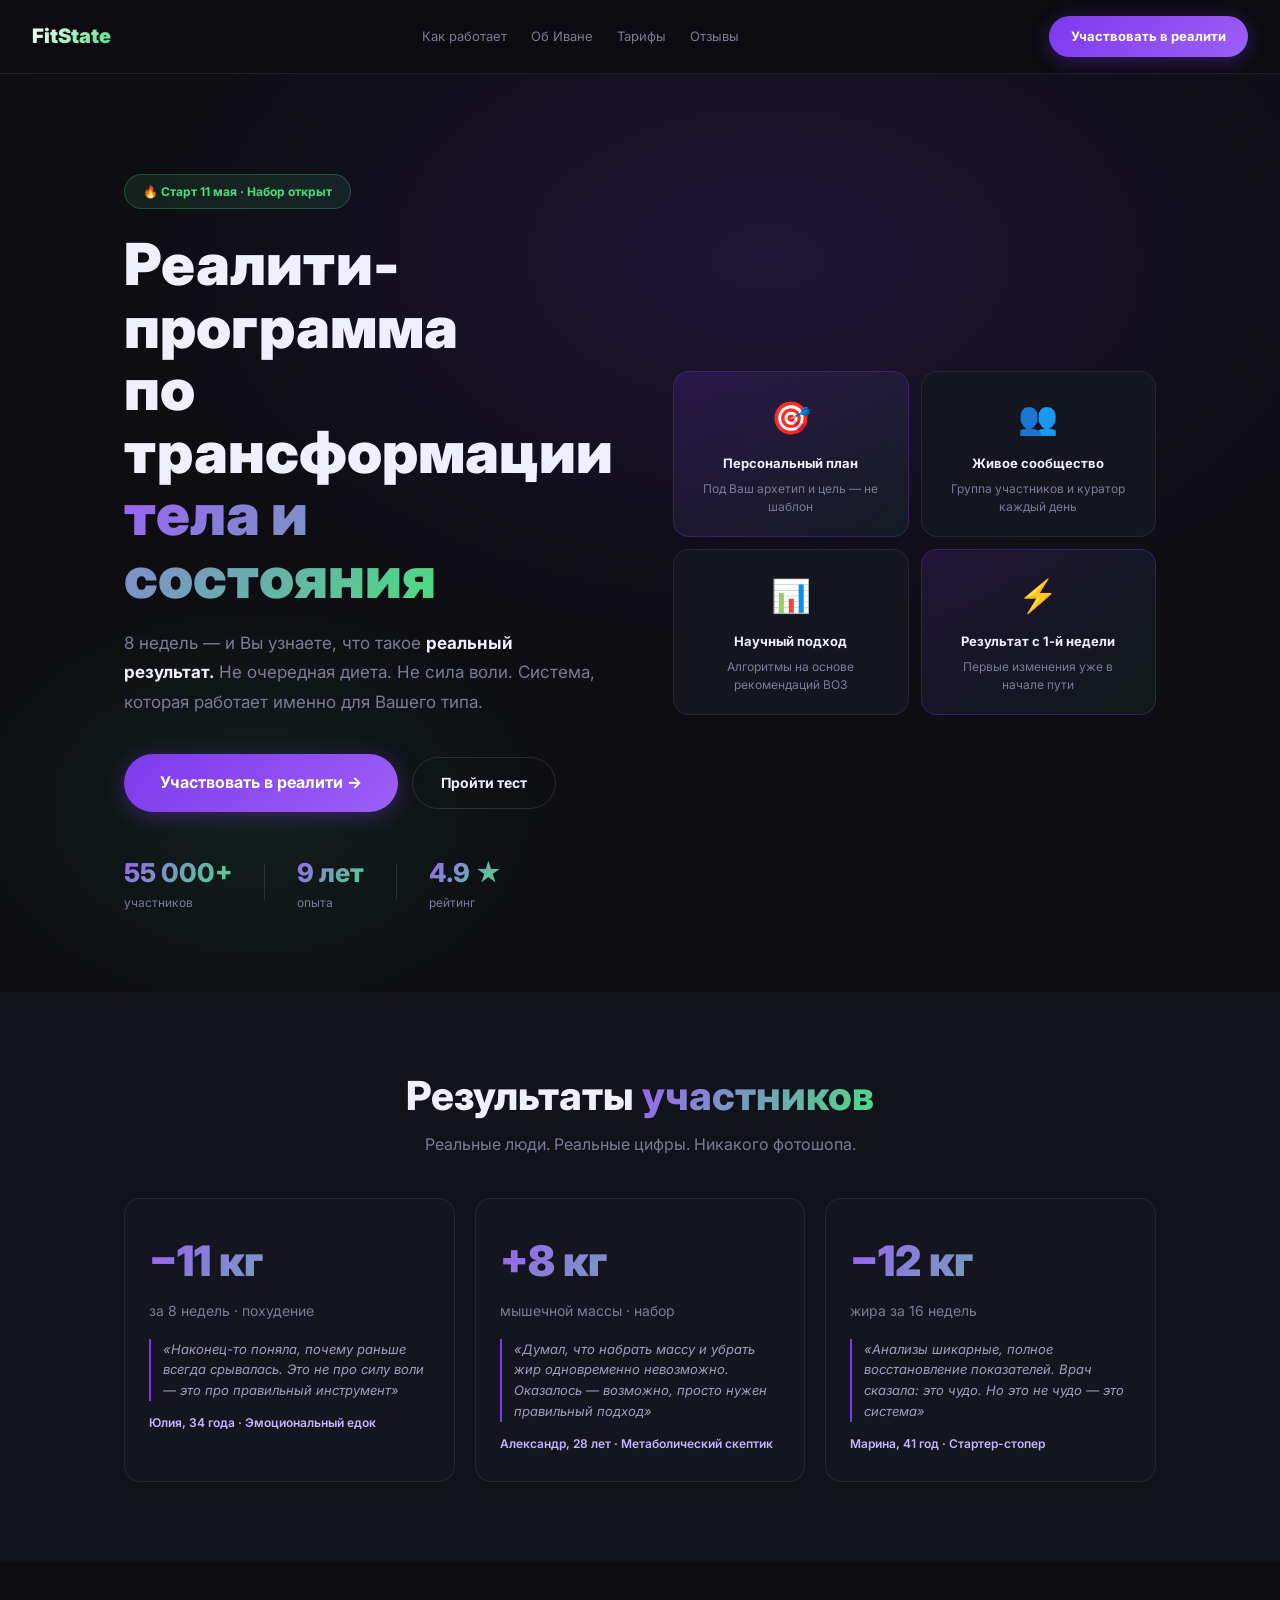
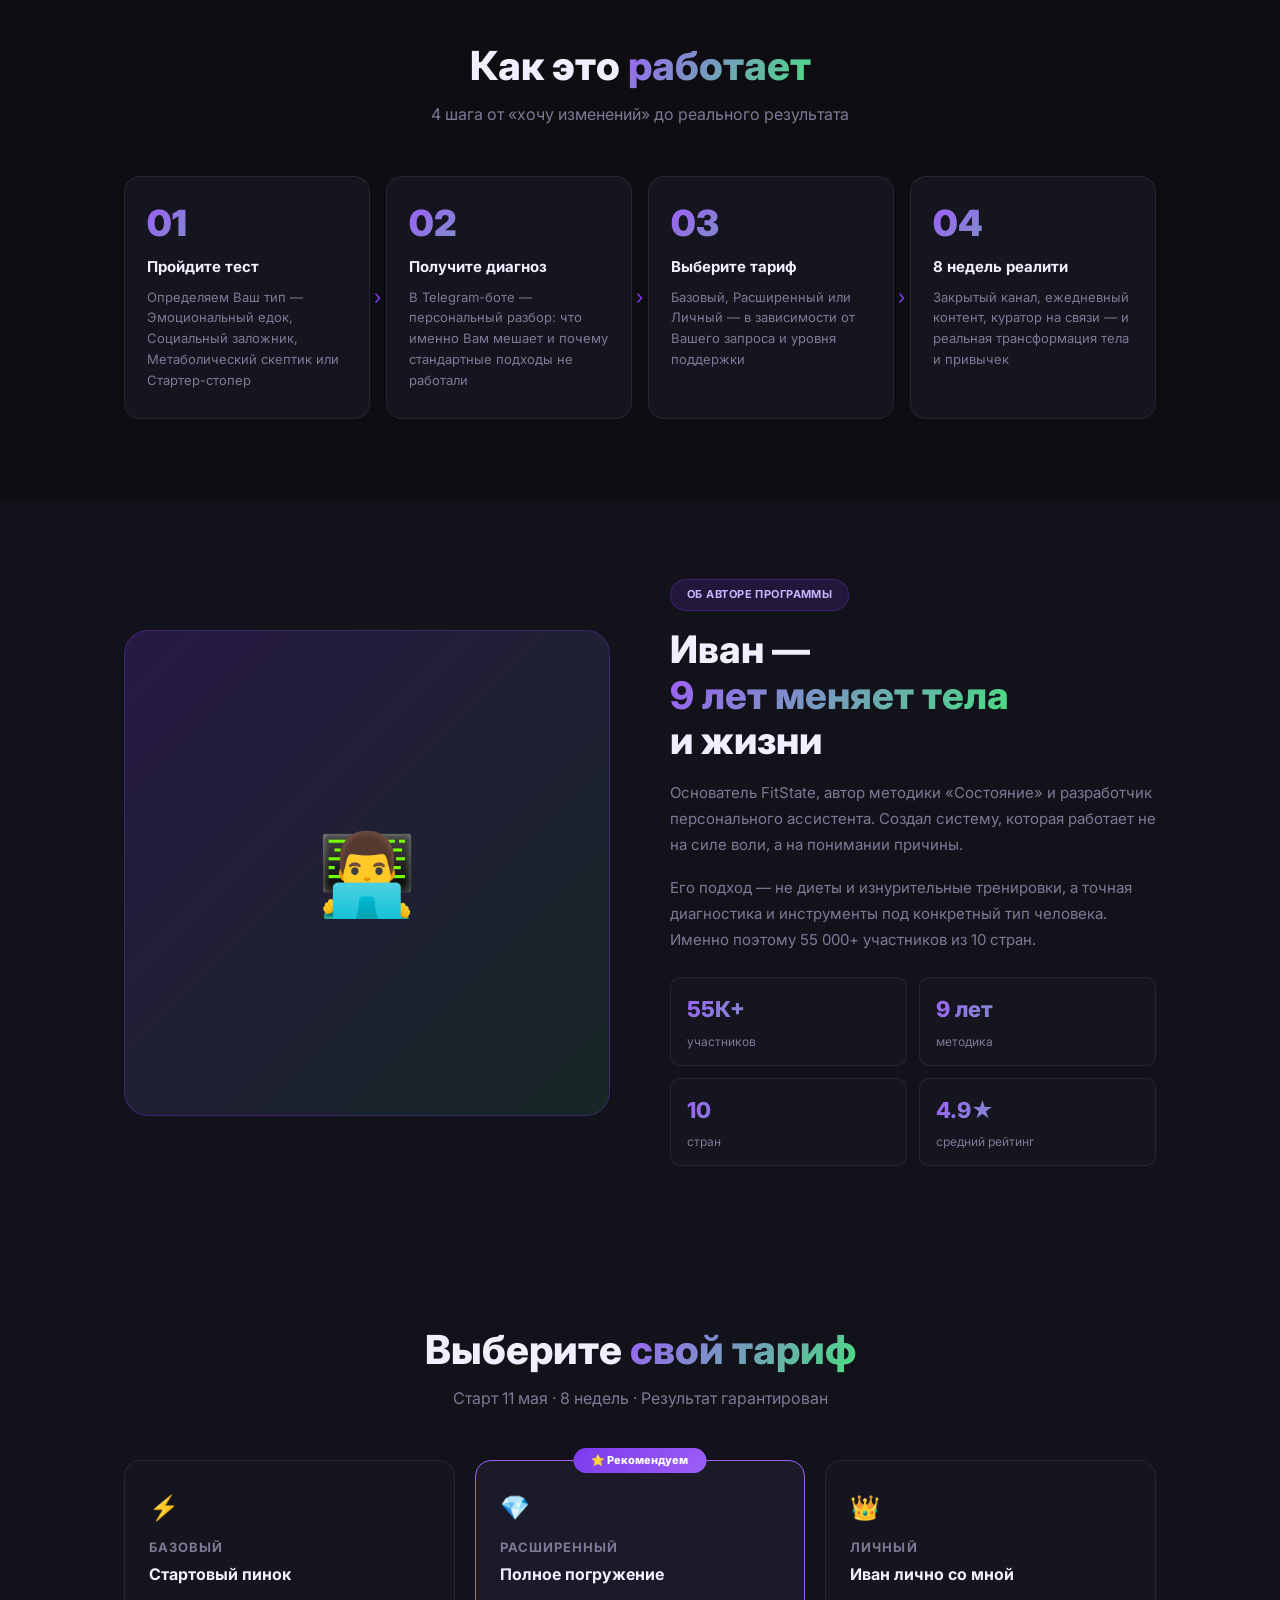
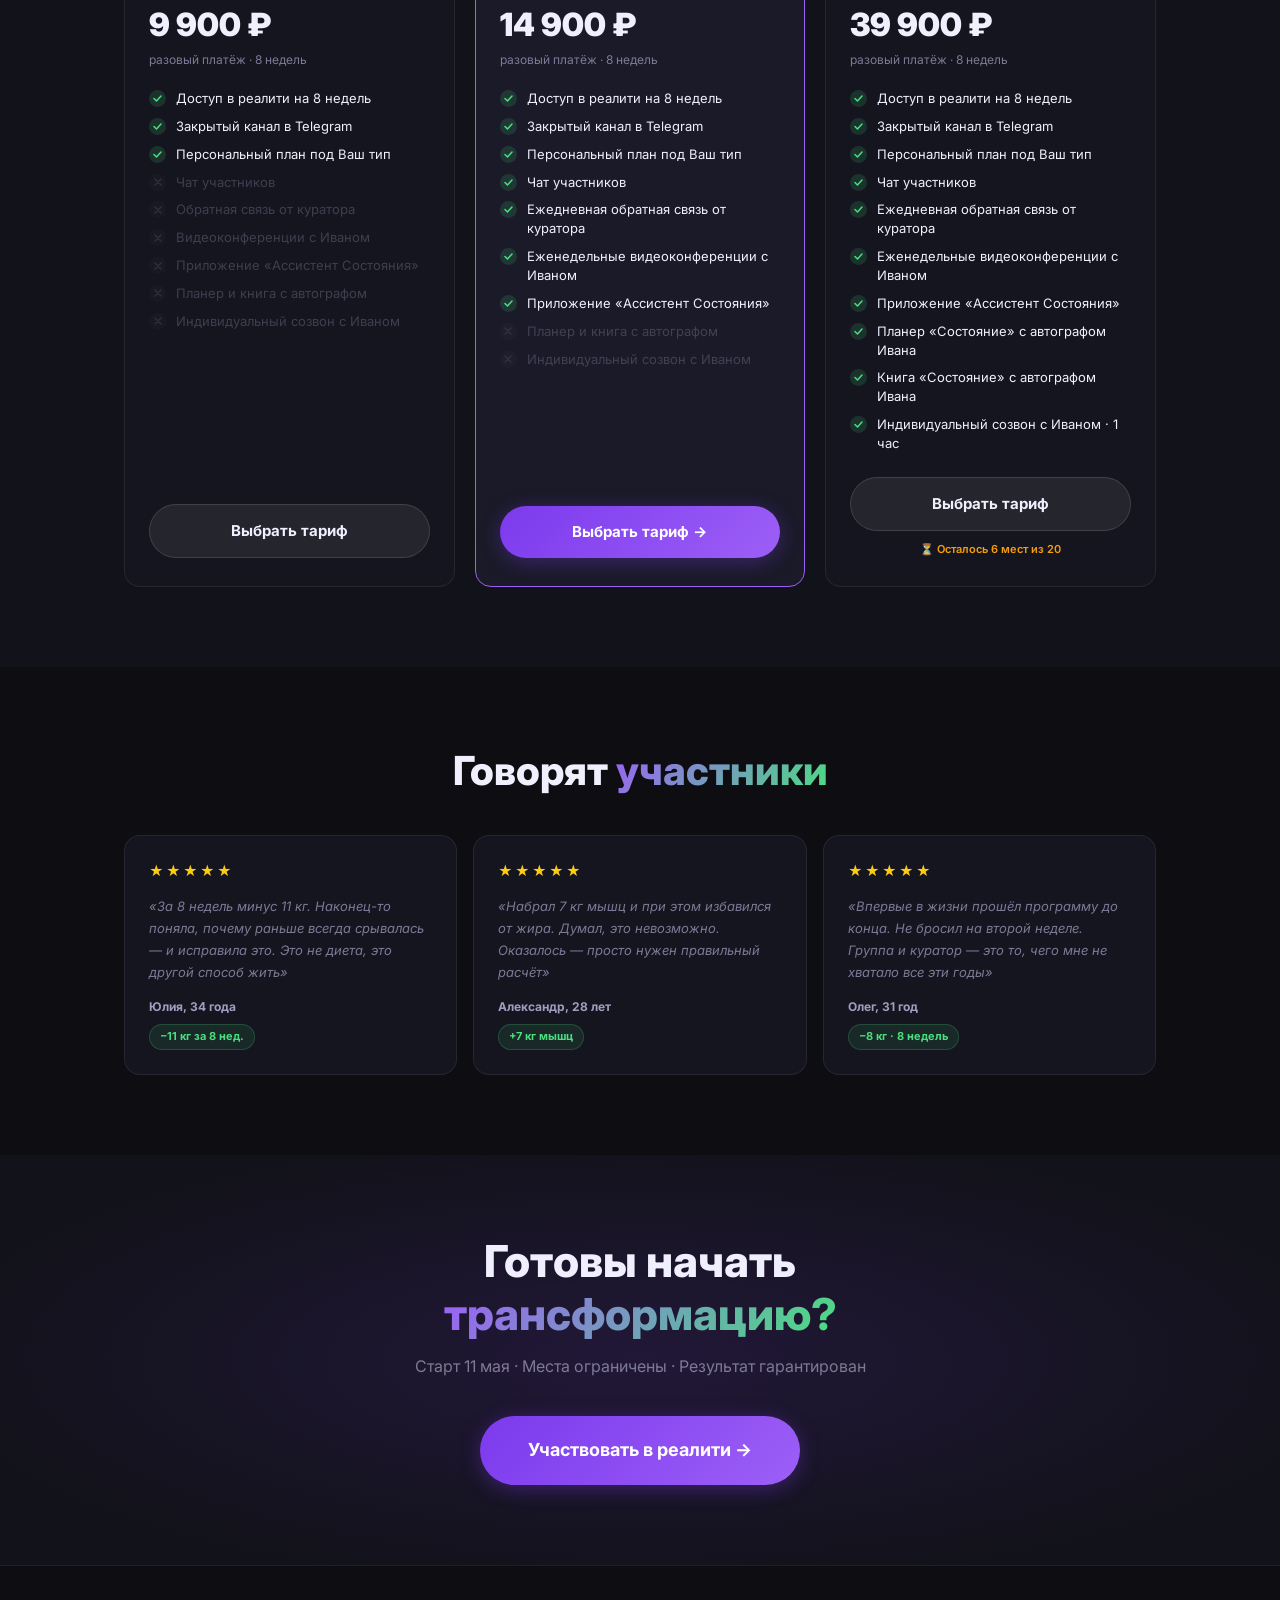
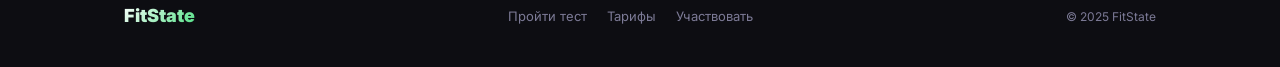
==== index-main.html @ 97c85c2a "Add files via upload" ====
<!DOCTYPE html>
<html lang="ru">
<head>
<meta charset="UTF-8"/>
<meta name="viewport" content="width=device-width,initial-scale=1.0"/>
<title>FitState — Реалити-программа по трансформации тела</title>
<link href="https://fonts.googleapis.com/css2?family=Inter:wght@400;500;600;700;800;900&display=swap" rel="stylesheet"/>
<style>
*,*::before,*::after{box-sizing:border-box;margin:0;padding:0}
:root{
  --bg:#0d0d12;--bg2:#12121a;--card:#15151f;--card2:#1a1a28;
  --border:rgba(255,255,255,0.07);--border2:rgba(255,255,255,0.12);
  --purple:#7c3aed;--purpleL:#9d5ff7;--purpleXL:#c4b5fd;
  --green:#4ade80;--greenD:#22c55e;--amber:#f59e0b;
  --text:#f0effe;--muted:#7c7a96;--mutedL:#a09dbf;
  --r:16px;--rsm:10px;
}
html{scroll-behavior:smooth}
body{font-family:'Inter',sans-serif;background:var(--bg);color:var(--text);line-height:1.6;overflow-x:hidden}
.wrap{max-width:1080px;margin:0 auto;padding:0 24px}
.grad{background:linear-gradient(130deg,var(--purpleL),var(--green));-webkit-background-clip:text;-webkit-text-fill-color:transparent;background-clip:text}
.btn{display:inline-flex;align-items:center;justify-content:center;gap:8px;border:none;cursor:pointer;font-family:inherit;font-weight:700;border-radius:100px;text-decoration:none;transition:transform .18s,box-shadow .18s}
.btn:hover{transform:translateY(-2px)}
.btn-primary{background:linear-gradient(135deg,var(--purple),var(--purpleL));color:#fff;padding:16px 36px;font-size:16px;box-shadow:0 4px 20px rgba(124,58,237,.35)}
.btn-primary:hover{box-shadow:0 8px 28px rgba(124,58,237,.55)}
.btn-ghost{background:transparent;color:var(--text);border:1px solid var(--border2);padding:14px 28px;font-size:14px}
.btn-ghost:hover{border-color:var(--purpleL)}
.btn-sm{padding:10px 22px;font-size:13px}
section{padding:80px 0}

/* NAV */
nav{display:flex;align-items:center;justify-content:space-between;padding:16px 32px;background:rgba(13,13,18,.92);backdrop-filter:blur(18px);border-bottom:1px solid var(--border);position:sticky;top:0;z-index:100}
.logo{font-size:20px;font-weight:900;background:linear-gradient(135deg,#fff,var(--green));-webkit-background-clip:text;-webkit-text-fill-color:transparent;background-clip:text}
.nav-links{display:flex;align-items:center;gap:24px}
.nav-links a{font-size:13px;color:var(--muted);text-decoration:none;transition:color .18s}
.nav-links a:hover{color:var(--text)}

/* HERO */
.hero{padding:100px 0 80px;background:radial-gradient(ellipse 70% 60% at 60% 20%,rgba(124,58,237,.16) 0%,transparent 70%),radial-gradient(ellipse 40% 40% at 20% 80%,rgba(74,222,128,.09) 0%,transparent 60%),var(--bg);min-height:90vh;display:flex;align-items:center}
.hero-inner{display:grid;grid-template-columns:1fr 1fr;gap:60px;align-items:center}
.hero-badge{display:inline-flex;align-items:center;gap:6px;background:rgba(74,222,128,.1);border:1px solid rgba(74,222,128,.25);color:var(--green);padding:7px 18px;border-radius:100px;font-size:12px;font-weight:700;margin-bottom:24px}
.hero h1{font-size:clamp(32px,5vw,58px);font-weight:900;line-height:1.08;margin-bottom:20px}
.hero-sub{font-size:17px;color:var(--muted);line-height:1.75;margin-bottom:36px;max-width:480px}
.hero-sub strong{color:var(--text)}
.hero-btns{display:flex;align-items:center;gap:14px;flex-wrap:wrap}
.hero-stats{display:flex;gap:32px;margin-top:40px;flex-wrap:wrap}
.stat{display:flex;flex-direction:column}
.stat-n{font-size:26px;font-weight:800}
.stat-l{font-size:12px;color:var(--muted)}
.stat-div{width:1px;height:36px;background:var(--border2);align-self:center}

/* Hero right — визуал */
.hero-visual{display:grid;grid-template-columns:1fr 1fr;gap:12px}
.hv-card{background:var(--card);border:1px solid var(--border);border-radius:var(--r);padding:20px;text-align:center}
.hv-emoji{font-size:32px;margin-bottom:10px}
.hv-title{font-size:13px;font-weight:700;margin-bottom:6px}
.hv-desc{font-size:12px;color:var(--muted);line-height:1.5}
.hv-card.accent{background:linear-gradient(135deg,rgba(124,58,237,.15),rgba(74,222,128,.06));border-color:rgba(124,58,237,.3)}

/* РЕЗУЛЬТАТЫ */
.results-grid{display:grid;grid-template-columns:repeat(3,1fr);gap:20px}
.res-card{background:var(--card);border:1px solid var(--border);border-radius:var(--r);padding:28px 24px}
.res-num{font-size:42px;font-weight:900;margin-bottom:6px}
.res-label{font-size:14px;color:var(--muted);margin-bottom:16px}
.res-quote{font-size:13px;color:var(--mutedL);line-height:1.6;font-style:italic;border-left:2px solid var(--purple);padding-left:12px}
.res-who{font-size:12px;font-weight:600;margin-top:12px;color:var(--purpleXL)}

/* КАК РАБОТАЕТ */
.how-steps{display:grid;grid-template-columns:repeat(4,1fr);gap:16px}
.how-step{background:var(--card);border:1px solid var(--border);border-radius:var(--r);padding:28px 22px;position:relative}
.how-num{font-size:36px;font-weight:900;background:linear-gradient(135deg,var(--purpleL),var(--green));-webkit-background-clip:text;-webkit-text-fill-color:transparent;background-clip:text;margin-bottom:14px;line-height:1}
.how-step h3{font-size:15px;font-weight:700;margin-bottom:8px}
.how-step p{font-size:13px;color:var(--muted);line-height:1.6}
.how-arr{position:absolute;right:-12px;top:50%;transform:translateY(-50%);color:var(--purple);font-size:20px;z-index:1}

/* ОБ АВТОРЕ */
.about-inner{display:grid;grid-template-columns:1fr 1fr;gap:60px;align-items:center}
.about-photo{background:linear-gradient(135deg,rgba(124,58,237,.2),rgba(74,222,128,.1));border:1px solid rgba(124,58,237,.3);border-radius:24px;aspect-ratio:1;display:flex;align-items:center;justify-content:center;font-size:80px}
.about-badge{display:inline-block;background:rgba(124,58,237,.15);border:1px solid rgba(124,58,237,.3);color:var(--purpleXL);padding:6px 16px;border-radius:100px;font-size:11px;font-weight:700;margin-bottom:16px;letter-spacing:.04em}
.about h2{font-size:clamp(24px,4vw,38px);font-weight:800;margin-bottom:16px;line-height:1.2}
.about p{font-size:15px;color:var(--muted);line-height:1.75;margin-bottom:16px}
.about-facts{display:grid;grid-template-columns:1fr 1fr;gap:12px;margin-top:24px}
.fact{background:var(--card);border:1px solid var(--border);border-radius:var(--rsm);padding:14px 16px}
.fact-n{font-size:22px;font-weight:800;margin-bottom:4px}
.fact-l{font-size:12px;color:var(--muted)}

/* ТАРИФЫ */
.plans-section{background:var(--bg2)}
.plans-header{text-align:center;margin-bottom:48px}
.s-title{font-size:clamp(24px,4vw,40px);font-weight:800;line-height:1.2;margin-bottom:12px}
.s-sub{font-size:16px;color:var(--muted);max-width:500px;margin:0 auto}
.plans{display:grid;grid-template-columns:repeat(3,1fr);gap:20px}
.plan{background:var(--card);border:1px solid var(--border);border-radius:var(--r);padding:28px 24px;display:flex;flex-direction:column;position:relative;transition:border-color .25s,transform .25s}
.plan:hover{border-color:var(--border2);transform:translateY(-3px)}
.plan.featured{background:var(--card2);border:1.5px solid var(--purpleL)}
.plan.featured:hover{transform:translateY(-3px)}
.featured-badge{position:absolute;top:-13px;left:50%;transform:translateX(-50%);background:linear-gradient(135deg,var(--purple),var(--purpleL));color:#fff;font-size:11px;font-weight:800;padding:4px 18px;border-radius:100px;white-space:nowrap}
.plan-icon{font-size:24px;margin-bottom:10px}
.plan-name{font-size:13px;font-weight:700;color:var(--muted);text-transform:uppercase;letter-spacing:.08em;margin-bottom:6px}
.plan-tagline{font-size:16px;font-weight:700;color:var(--text);margin-bottom:14px;line-height:1.3}
.price{font-size:32px;font-weight:900}
.price-period{font-size:12px;color:var(--muted);margin-bottom:20px}
.features{list-style:none;display:flex;flex-direction:column;gap:9px;margin-bottom:24px;flex:1}
.feat{display:flex;align-items:flex-start;gap:10px;font-size:13px;line-height:1.45}
.feat.off{color:var(--muted);opacity:.4}
.feat-icon{width:17px;height:17px;border-radius:50%;flex-shrink:0;display:flex;align-items:center;justify-content:center;margin-top:1px}
.feat-icon.on{background:rgba(74,222,128,.15)}
.feat-icon.off-ic{background:rgba(255,255,255,.05)}
.plan-btn{display:block;width:100%;padding:14px;border-radius:100px;font-family:inherit;font-size:15px;font-weight:700;cursor:pointer;border:none;text-align:center;text-decoration:none;transition:transform .18s,box-shadow .18s}
.plan-btn:hover{transform:translateY(-2px)}
.plan-btn.default{background:rgba(255,255,255,.07);color:var(--text);border:1px solid var(--border2)}
.plan-btn.default:hover{background:rgba(255,255,255,.12)}
.plan-btn.accent{background:linear-gradient(135deg,var(--purple),var(--purpleL));color:#fff;box-shadow:0 4px 20px rgba(124,58,237,.35)}
.plan-btn.accent:hover{box-shadow:0 8px 28px rgba(124,58,237,.55)}
.spots{font-size:11px;color:var(--amber);font-weight:600;text-align:center;margin-top:10px}

/* ОТЗЫВЫ */
.reviews-grid{display:grid;grid-template-columns:repeat(3,1fr);gap:16px}
.rev{background:var(--card);border:1px solid var(--border);border-radius:var(--r);padding:24px}
.rev-stars{color:#facc15;font-size:14px;margin-bottom:12px;letter-spacing:2px}
.rev-text{font-size:13px;color:var(--muted);line-height:1.7;margin-bottom:14px;font-style:italic}
.rev-author{font-size:12px;font-weight:700;color:var(--mutedL)}
.rev-result{display:inline-block;background:rgba(74,222,128,.1);border:1px solid rgba(74,222,128,.2);color:var(--green);font-size:11px;font-weight:700;padding:3px 10px;border-radius:100px;margin-top:8px}

/* CTA */
.cta-section{text-align:center;background:radial-gradient(ellipse 80% 80% at 50% 50%,rgba(124,58,237,.14) 0%,transparent 70%),var(--bg2)}
.cta-section h2{font-size:clamp(26px,4vw,44px);font-weight:800;margin-bottom:14px;line-height:1.2}
.cta-section p{color:var(--muted);font-size:16px;margin-bottom:36px}

/* FOOTER */
footer{padding:36px 0;border-top:1px solid var(--border)}
.footer-inner{display:flex;align-items:center;justify-content:space-between;flex-wrap:wrap;gap:16px}
.footer-logo{font-size:18px;font-weight:900;background:linear-gradient(135deg,#fff,var(--green));-webkit-background-clip:text;-webkit-text-fill-color:transparent;background-clip:text}
.footer-links{display:flex;gap:20px}
.footer-links a{font-size:13px;color:var(--muted);text-decoration:none}
.footer-links a:hover{color:var(--text)}
.footer-copy{font-size:12px;color:var(--muted)}

@media(max-width:900px){
  nav{padding:14px 16px}
  .nav-links{display:none}
  .hero-inner,.about-inner{grid-template-columns:1fr}
  .hero-visual{display:none}
  .how-steps,.results-grid,.reviews-grid,.plans{grid-template-columns:1fr}
  .how-arr{display:none}
  .footer-inner{flex-direction:column;text-align:center}
}
</style>
</head>
<body>

<nav>
  <div class="logo">FitState</div>
  <div class="nav-links">
    <a href="#how">Как работает</a>
    <a href="#about">Об Иване</a>
    <a href="#plans">Тарифы</a>
    <a href="#reviews">Отзывы</a>
  </div>
  <a href="#plans" class="btn btn-primary btn-sm">Участвовать в реалити</a>
</nav>

<!-- HERO -->
<section class="hero">
  <div class="wrap">
    <div class="hero-inner">
      <div>
        <div class="hero-badge">🔥 Старт 11 мая · Набор открыт</div>
        <h1>Реалити-программа<br>по трансформации<br><span class="grad">тела и состояния</span></h1>
        <p class="hero-sub">8 недель — и Вы узнаете, что такое <strong>реальный результат.</strong> Не очередная диета. Не сила воли. Система, которая работает именно для Вашего типа.</p>
        <div class="hero-btns">
          <a href="#plans" class="btn btn-primary">Участвовать в реалити →</a>
          <a href="https://vezuncheg.github.io/fitstate" class="btn btn-ghost">Пройти тест</a>
        </div>
        <div class="hero-stats">
          <div class="stat"><span class="stat-n grad">55 000+</span><span class="stat-l">участников</span></div>
          <div class="stat-div"></div>
          <div class="stat"><span class="stat-n grad">9 лет</span><span class="stat-l">опыта</span></div>
          <div class="stat-div"></div>
          <div class="stat"><span class="stat-n grad">4.9 ★</span><span class="stat-l">рейтинг</span></div>
        </div>
      </div>
      <div class="hero-visual">
        <div class="hv-card accent">
          <div class="hv-emoji">🎯</div>
          <div class="hv-title">Персональный план</div>
          <div class="hv-desc">Под Ваш архетип и цель — не шаблон</div>
        </div>
        <div class="hv-card">
          <div class="hv-emoji">👥</div>
          <div class="hv-title">Живое сообщество</div>
          <div class="hv-desc">Группа участников и куратор каждый день</div>
        </div>
        <div class="hv-card">
          <div class="hv-emoji">📊</div>
          <div class="hv-title">Научный подход</div>
          <div class="hv-desc">Алгоритмы на основе рекомендаций ВОЗ</div>
        </div>
        <div class="hv-card accent">
          <div class="hv-emoji">⚡</div>
          <div class="hv-title">Результат с 1-й недели</div>
          <div class="hv-desc">Первые изменения уже в начале пути</div>
        </div>
      </div>
    </div>
  </div>
</section>

<!-- РЕЗУЛЬТАТЫ -->
<section style="background:var(--bg2)">
  <div class="wrap">
    <h2 class="s-title" style="text-align:center;margin-bottom:12px">Результаты <span class="grad">участников</span></h2>
    <p class="s-sub" style="text-align:center;margin-bottom:40px">Реальные люди. Реальные цифры. Никакого фотошопа.</p>
    <div class="results-grid">
      <div class="res-card">
        <div class="res-num grad">−11 кг</div>
        <div class="res-label">за 8 недель · похудение</div>
        <div class="res-quote">«Наконец-то поняла, почему раньше всегда срывалась. Это не про силу воли — это про правильный инструмент»</div>
        <div class="res-who">Юлия, 34 года · Эмоциональный едок</div>
      </div>
      <div class="res-card">
        <div class="res-num grad">+8 кг</div>
        <div class="res-label">мышечной массы · набор</div>
        <div class="res-quote">«Думал, что набрать массу и убрать жир одновременно невозможно. Оказалось — возможно, просто нужен правильный подход»</div>
        <div class="res-who">Александр, 28 лет · Метаболический скептик</div>
      </div>
      <div class="res-card">
        <div class="res-num grad">−12 кг</div>
        <div class="res-label">жира за 16 недель</div>
        <div class="res-quote">«Анализы шикарные, полное восстановление показателей. Врач сказала: это чудо. Но это не чудо — это система»</div>
        <div class="res-who">Марина, 41 год · Стартер-стопер</div>
      </div>
    </div>
  </div>
</section>

<!-- КАК РАБОТАЕТ -->
<section id="how">
  <div class="wrap">
    <h2 class="s-title" style="text-align:center;margin-bottom:12px">Как это <span class="grad">работает</span></h2>
    <p class="s-sub" style="text-align:center;margin-bottom:48px">4 шага от «хочу изменений» до реального результата</p>
    <div class="how-steps">
      <div class="how-step">
        <div class="how-num">01</div>
        <h3>Пройдите тест</h3>
        <p>Определяем Ваш тип — Эмоциональный едок, Социальный заложник, Метаболический скептик или Стартер-стопер</p>
        <div class="how-arr">›</div>
      </div>
      <div class="how-step">
        <div class="how-num">02</div>
        <h3>Получите диагноз</h3>
        <p>В Telegram-боте — персональный разбор: что именно Вам мешает и почему стандартные подходы не работали</p>
        <div class="how-arr">›</div>
      </div>
      <div class="how-step">
        <div class="how-num">03</div>
        <h3>Выберите тариф</h3>
        <p>Базовый, Расширенный или Личный — в зависимости от Вашего запроса и уровня поддержки</p>
        <div class="how-arr">›</div>
      </div>
      <div class="how-step">
        <div class="how-num">04</div>
        <h3>8 недель реалити</h3>
        <p>Закрытый канал, ежедневный контент, куратор на связи — и реальная трансформация тела и привычек</p>
      </div>
    </div>
  </div>
</section>

<!-- ОБ АВТОРЕ -->
<section id="about" style="background:var(--bg2)">
  <div class="wrap">
    <div class="about-inner">
      <div class="about-photo">👨‍💻</div>
      <div class="about">
        <div class="about-badge">ОБ АВТОРЕ ПРОГРАММЫ</div>
        <h2>Иван —<br><span class="grad">9 лет меняет тела</span><br>и жизни</h2>
        <p>Основатель FitState, автор методики «Состояние» и разработчик персонального ассистента. Создал систему, которая работает не на силе воли, а на понимании причины.</p>
        <p>Его подход — не диеты и изнурительные тренировки, а точная диагностика и инструменты под конкретный тип человека. Именно поэтому 55 000+ участников из 10 стран.</p>
        <div class="about-facts">
          <div class="fact"><div class="fact-n grad">55К+</div><div class="fact-l">участников</div></div>
          <div class="fact"><div class="fact-n grad">9 лет</div><div class="fact-l">методика</div></div>
          <div class="fact"><div class="fact-n grad">10</div><div class="fact-l">стран</div></div>
          <div class="fact"><div class="fact-n grad">4.9★</div><div class="fact-l">средний рейтинг</div></div>
        </div>
      </div>
    </div>
  </div>
</section>

<!-- ТАРИФЫ -->
<section id="plans" class="plans-section">
  <div class="wrap">
    <div class="plans-header">
      <h2 class="s-title">Выберите <span class="grad">свой тариф</span></h2>
      <p class="s-sub">Старт 11 мая · 8 недель · Результат гарантирован</p>
    </div>
    <div class="plans">

      <!-- БАЗОВЫЙ -->
      <div class="plan">
        <div class="plan-icon">⚡</div>
        <div class="plan-name">Базовый</div>
        <div class="plan-tagline">Стартовый пинок</div>
        <div class="price">9 900 ₽</div>
        <div class="price-period">разовый платёж · 8 недель</div>
        <ul class="features">
          <li class="feat"><div class="feat-icon on"><svg width="9" height="7" viewBox="0 0 9 7" fill="none"><path d="M1 3.5l2.5 2.5 4.5-5" stroke="#4ade80" stroke-width="1.5" stroke-linecap="round" stroke-linejoin="round"/></svg></div>Доступ в реалити на 8 недель</li>
          <li class="feat"><div class="feat-icon on"><svg width="9" height="7" viewBox="0 0 9 7" fill="none"><path d="M1 3.5l2.5 2.5 4.5-5" stroke="#4ade80" stroke-width="1.5" stroke-linecap="round" stroke-linejoin="round"/></svg></div>Закрытый канал в Telegram</li>
          <li class="feat"><div class="feat-icon on"><svg width="9" height="7" viewBox="0 0 9 7" fill="none"><path d="M1 3.5l2.5 2.5 4.5-5" stroke="#4ade80" stroke-width="1.5" stroke-linecap="round" stroke-linejoin="round"/></svg></div>Персональный план под Ваш тип</li>
          <li class="feat off"><div class="feat-icon off-ic"><svg width="8" height="8" viewBox="0 0 8 8" fill="none"><path d="M1 1l6 6M7 1L1 7" stroke="#555" stroke-width="1.5" stroke-linecap="round"/></svg></div>Чат участников</li>
          <li class="feat off"><div class="feat-icon off-ic"><svg width="8" height="8" viewBox="0 0 8 8" fill="none"><path d="M1 1l6 6M7 1L1 7" stroke="#555" stroke-width="1.5" stroke-linecap="round"/></svg></div>Обратная связь от куратора</li>
          <li class="feat off"><div class="feat-icon off-ic"><svg width="8" height="8" viewBox="0 0 8 8" fill="none"><path d="M1 1l6 6M7 1L1 7" stroke="#555" stroke-width="1.5" stroke-linecap="round"/></svg></div>Видеоконференции с Иваном</li>
          <li class="feat off"><div class="feat-icon off-ic"><svg width="8" height="8" viewBox="0 0 8 8" fill="none"><path d="M1 1l6 6M7 1L1 7" stroke="#555" stroke-width="1.5" stroke-linecap="round"/></svg></div>Приложение «Ассистент Состояния»</li>
          <li class="feat off"><div class="feat-icon off-ic"><svg width="8" height="8" viewBox="0 0 8 8" fill="none"><path d="M1 1l6 6M7 1L1 7" stroke="#555" stroke-width="1.5" stroke-linecap="round"/></svg></div>Планер и книга с автографом</li>
          <li class="feat off"><div class="feat-icon off-ic"><svg width="8" height="8" viewBox="0 0 8 8" fill="none"><path d="M1 1l6 6M7 1L1 7" stroke="#555" stroke-width="1.5" stroke-linecap="round"/></svg></div>Индивидуальный созвон с Иваном</li>
        </ul>
        <a href="pay.html" class="plan-btn default">Выбрать тариф</a>
      </div>

      <!-- РАСШИРЕННЫЙ -->
      <div class="plan featured">
        <div class="featured-badge">⭐ Рекомендуем</div>
        <div class="plan-icon">💎</div>
        <div class="plan-name">Расширенный</div>
        <div class="plan-tagline">Полное погружение</div>
        <div class="price">14 900 ₽</div>
        <div class="price-period">разовый платёж · 8 недель</div>
        <ul class="features">
          <li class="feat"><div class="feat-icon on"><svg width="9" height="7" viewBox="0 0 9 7" fill="none"><path d="M1 3.5l2.5 2.5 4.5-5" stroke="#4ade80" stroke-width="1.5" stroke-linecap="round" stroke-linejoin="round"/></svg></div>Доступ в реалити на 8 недель</li>
          <li class="feat"><div class="feat-icon on"><svg width="9" height="7" viewBox="0 0 9 7" fill="none"><path d="M1 3.5l2.5 2.5 4.5-5" stroke="#4ade80" stroke-width="1.5" stroke-linecap="round" stroke-linejoin="round"/></svg></div>Закрытый канал в Telegram</li>
          <li class="feat"><div class="feat-icon on"><svg width="9" height="7" viewBox="0 0 9 7" fill="none"><path d="M1 3.5l2.5 2.5 4.5-5" stroke="#4ade80" stroke-width="1.5" stroke-linecap="round" stroke-linejoin="round"/></svg></div>Персональный план под Ваш тип</li>
          <li class="feat"><div class="feat-icon on"><svg width="9" height="7" viewBox="0 0 9 7" fill="none"><path d="M1 3.5l2.5 2.5 4.5-5" stroke="#4ade80" stroke-width="1.5" stroke-linecap="round" stroke-linejoin="round"/></svg></div>Чат участников</li>
          <li class="feat"><div class="feat-icon on"><svg width="9" height="7" viewBox="0 0 9 7" fill="none"><path d="M1 3.5l2.5 2.5 4.5-5" stroke="#4ade80" stroke-width="1.5" stroke-linecap="round" stroke-linejoin="round"/></svg></div>Ежедневная обратная связь от куратора</li>
          <li class="feat"><div class="feat-icon on"><svg width="9" height="7" viewBox="0 0 9 7" fill="none"><path d="M1 3.5l2.5 2.5 4.5-5" stroke="#4ade80" stroke-width="1.5" stroke-linecap="round" stroke-linejoin="round"/></svg></div>Еженедельные видеоконференции с Иваном</li>
          <li class="feat"><div class="feat-icon on"><svg width="9" height="7" viewBox="0 0 9 7" fill="none"><path d="M1 3.5l2.5 2.5 4.5-5" stroke="#4ade80" stroke-width="1.5" stroke-linecap="round" stroke-linejoin="round"/></svg></div>Приложение «Ассистент Состояния»</li>
          <li class="feat off"><div class="feat-icon off-ic"><svg width="8" height="8" viewBox="0 0 8 8" fill="none"><path d="M1 1l6 6M7 1L1 7" stroke="#555" stroke-width="1.5" stroke-linecap="round"/></svg></div>Планер и книга с автографом</li>
          <li class="feat off"><div class="feat-icon off-ic"><svg width="8" height="8" viewBox="0 0 8 8" fill="none"><path d="M1 1l6 6M7 1L1 7" stroke="#555" stroke-width="1.5" stroke-linecap="round"/></svg></div>Индивидуальный созвон с Иваном</li>
        </ul>
        <a href="pay.html" class="plan-btn accent">Выбрать тариф →</a>
      </div>

      <!-- ЛИЧНЫЙ -->
      <div class="plan">
        <div class="plan-icon">👑</div>
        <div class="plan-name">Личный</div>
        <div class="plan-tagline">Иван лично со мной</div>
        <div class="price">39 900 ₽</div>
        <div class="price-period">разовый платёж · 8 недель</div>
        <ul class="features">
          <li class="feat"><div class="feat-icon on"><svg width="9" height="7" viewBox="0 0 9 7" fill="none"><path d="M1 3.5l2.5 2.5 4.5-5" stroke="#4ade80" stroke-width="1.5" stroke-linecap="round" stroke-linejoin="round"/></svg></div>Доступ в реалити на 8 недель</li>
          <li class="feat"><div class="feat-icon on"><svg width="9" height="7" viewBox="0 0 9 7" fill="none"><path d="M1 3.5l2.5 2.5 4.5-5" stroke="#4ade80" stroke-width="1.5" stroke-linecap="round" stroke-linejoin="round"/></svg></div>Закрытый канал в Telegram</li>
          <li class="feat"><div class="feat-icon on"><svg width="9" height="7" viewBox="0 0 9 7" fill="none"><path d="M1 3.5l2.5 2.5 4.5-5" stroke="#4ade80" stroke-width="1.5" stroke-linecap="round" stroke-linejoin="round"/></svg></div>Персональный план под Ваш тип</li>
          <li class="feat"><div class="feat-icon on"><svg width="9" height="7" viewBox="0 0 9 7" fill="none"><path d="M1 3.5l2.5 2.5 4.5-5" stroke="#4ade80" stroke-width="1.5" stroke-linecap="round" stroke-linejoin="round"/></svg></div>Чат участников</li>
          <li class="feat"><div class="feat-icon on"><svg width="9" height="7" viewBox="0 0 9 7" fill="none"><path d="M1 3.5l2.5 2.5 4.5-5" stroke="#4ade80" stroke-width="1.5" stroke-linecap="round" stroke-linejoin="round"/></svg></div>Ежедневная обратная связь от куратора</li>
          <li class="feat"><div class="feat-icon on"><svg width="9" height="7" viewBox="0 0 9 7" fill="none"><path d="M1 3.5l2.5 2.5 4.5-5" stroke="#4ade80" stroke-width="1.5" stroke-linecap="round" stroke-linejoin="round"/></svg></div>Еженедельные видеоконференции с Иваном</li>
          <li class="feat"><div class="feat-icon on"><svg width="9" height="7" viewBox="0 0 9 7" fill="none"><path d="M1 3.5l2.5 2.5 4.5-5" stroke="#4ade80" stroke-width="1.5" stroke-linecap="round" stroke-linejoin="round"/></svg></div>Приложение «Ассистент Состояния»</li>
          <li class="feat"><div class="feat-icon on"><svg width="9" height="7" viewBox="0 0 9 7" fill="none"><path d="M1 3.5l2.5 2.5 4.5-5" stroke="#4ade80" stroke-width="1.5" stroke-linecap="round" stroke-linejoin="round"/></svg></div>Планер «Состояние» с автографом Ивана</li>
          <li class="feat"><div class="feat-icon on"><svg width="9" height="7" viewBox="0 0 9 7" fill="none"><path d="M1 3.5l2.5 2.5 4.5-5" stroke="#4ade80" stroke-width="1.5" stroke-linecap="round" stroke-linejoin="round"/></svg></div>Книга «Состояние» с автографом Ивана</li>
          <li class="feat"><div class="feat-icon on"><svg width="9" height="7" viewBox="0 0 9 7" fill="none"><path d="M1 3.5l2.5 2.5 4.5-5" stroke="#4ade80" stroke-width="1.5" stroke-linecap="round" stroke-linejoin="round"/></svg></div>Индивидуальный созвон с Иваном · 1 час</li>
        </ul>
        <a href="pay.html" class="plan-btn default">Выбрать тариф</a>
        <div class="spots">⏳ Осталось 6 мест из 20</div>
      </div>

    </div>
  </div>
</section>

<!-- ОТЗЫВЫ -->
<section id="reviews">
  <div class="wrap">
    <h2 class="s-title" style="text-align:center;margin-bottom:40px">Говорят <span class="grad">участники</span></h2>
    <div class="reviews-grid">
      <div class="rev">
        <div class="rev-stars">★★★★★</div>
        <p class="rev-text">«За 8 недель минус 11 кг. Наконец-то поняла, почему раньше всегда срывалась — и исправила это. Это не диета, это другой способ жить»</p>
        <div class="rev-author">Юлия, 34 года</div>
        <div class="rev-result">−11 кг за 8 нед.</div>
      </div>
      <div class="rev">
        <div class="rev-stars">★★★★★</div>
        <p class="rev-text">«Набрал 7 кг мышц и при этом избавился от жира. Думал, это невозможно. Оказалось — просто нужен правильный расчёт»</p>
        <div class="rev-author">Александр, 28 лет</div>
        <div class="rev-result">+7 кг мышц</div>
      </div>
      <div class="rev">
        <div class="rev-stars">★★★★★</div>
        <p class="rev-text">«Впервые в жизни прошёл программу до конца. Не бросил на второй неделе. Группа и куратор — это то, чего мне не хватало все эти годы»</p>
        <div class="rev-author">Олег, 31 год</div>
        <div class="rev-result">−8 кг · 8 недель</div>
      </div>
    </div>
  </div>
</section>

<!-- CTA -->
<section class="cta-section">
  <div class="wrap">
    <h2>Готовы начать<br><span class="grad">трансформацию?</span></h2>
    <p>Старт 11 мая · Места ограничены · Результат гарантирован</p>
    <a href="#plans" class="btn btn-primary" style="font-size:18px;padding:20px 48px">Участвовать в реалити →</a>
  </div>
</section>

<footer>
  <div class="wrap">
    <div class="footer-inner">
      <div class="footer-logo">FitState</div>
      <div class="footer-links">
        <a href="https://vezuncheg.github.io/fitstate">Пройти тест</a>
        <a href="pay.html">Тарифы</a>
        <a href="#plans">Участвовать</a>
      </div>
      <div class="footer-copy">© 2025 FitState</div>
    </div>
  </div>
</footer>

</body>
</html>
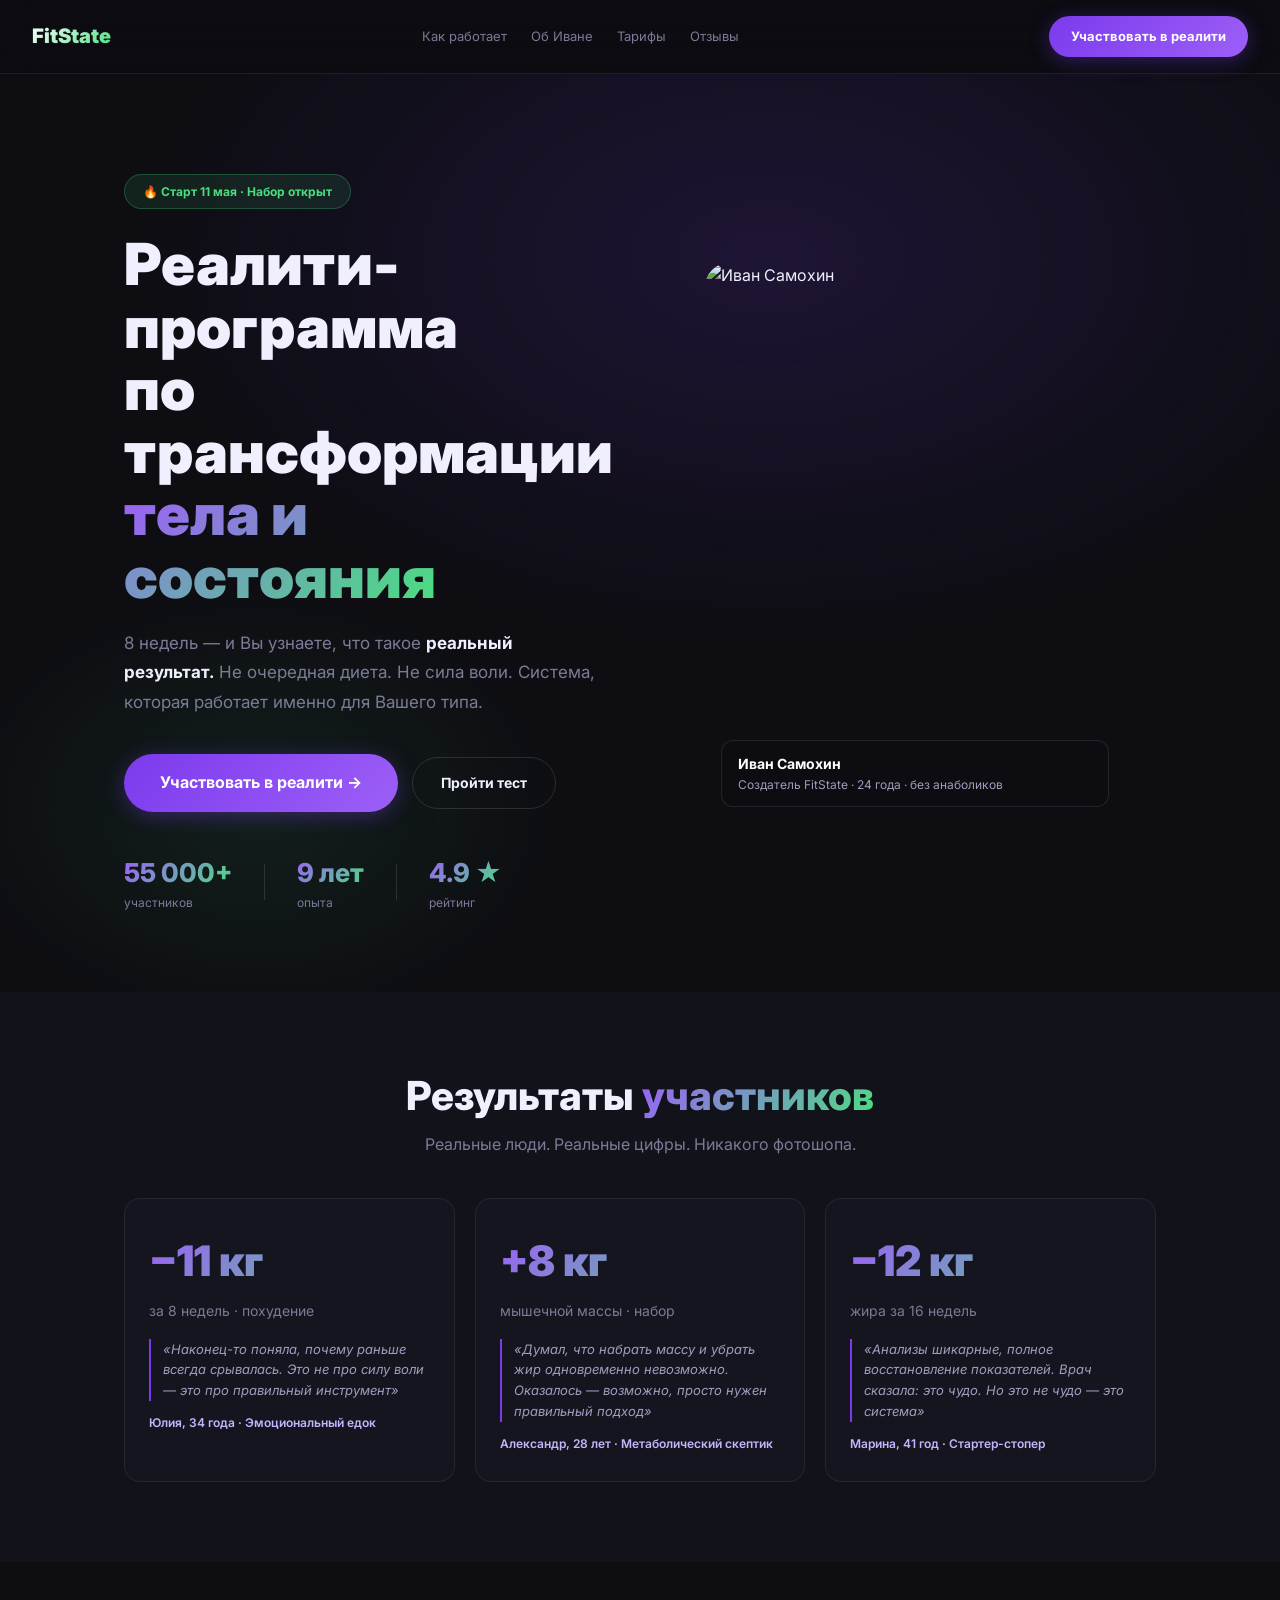
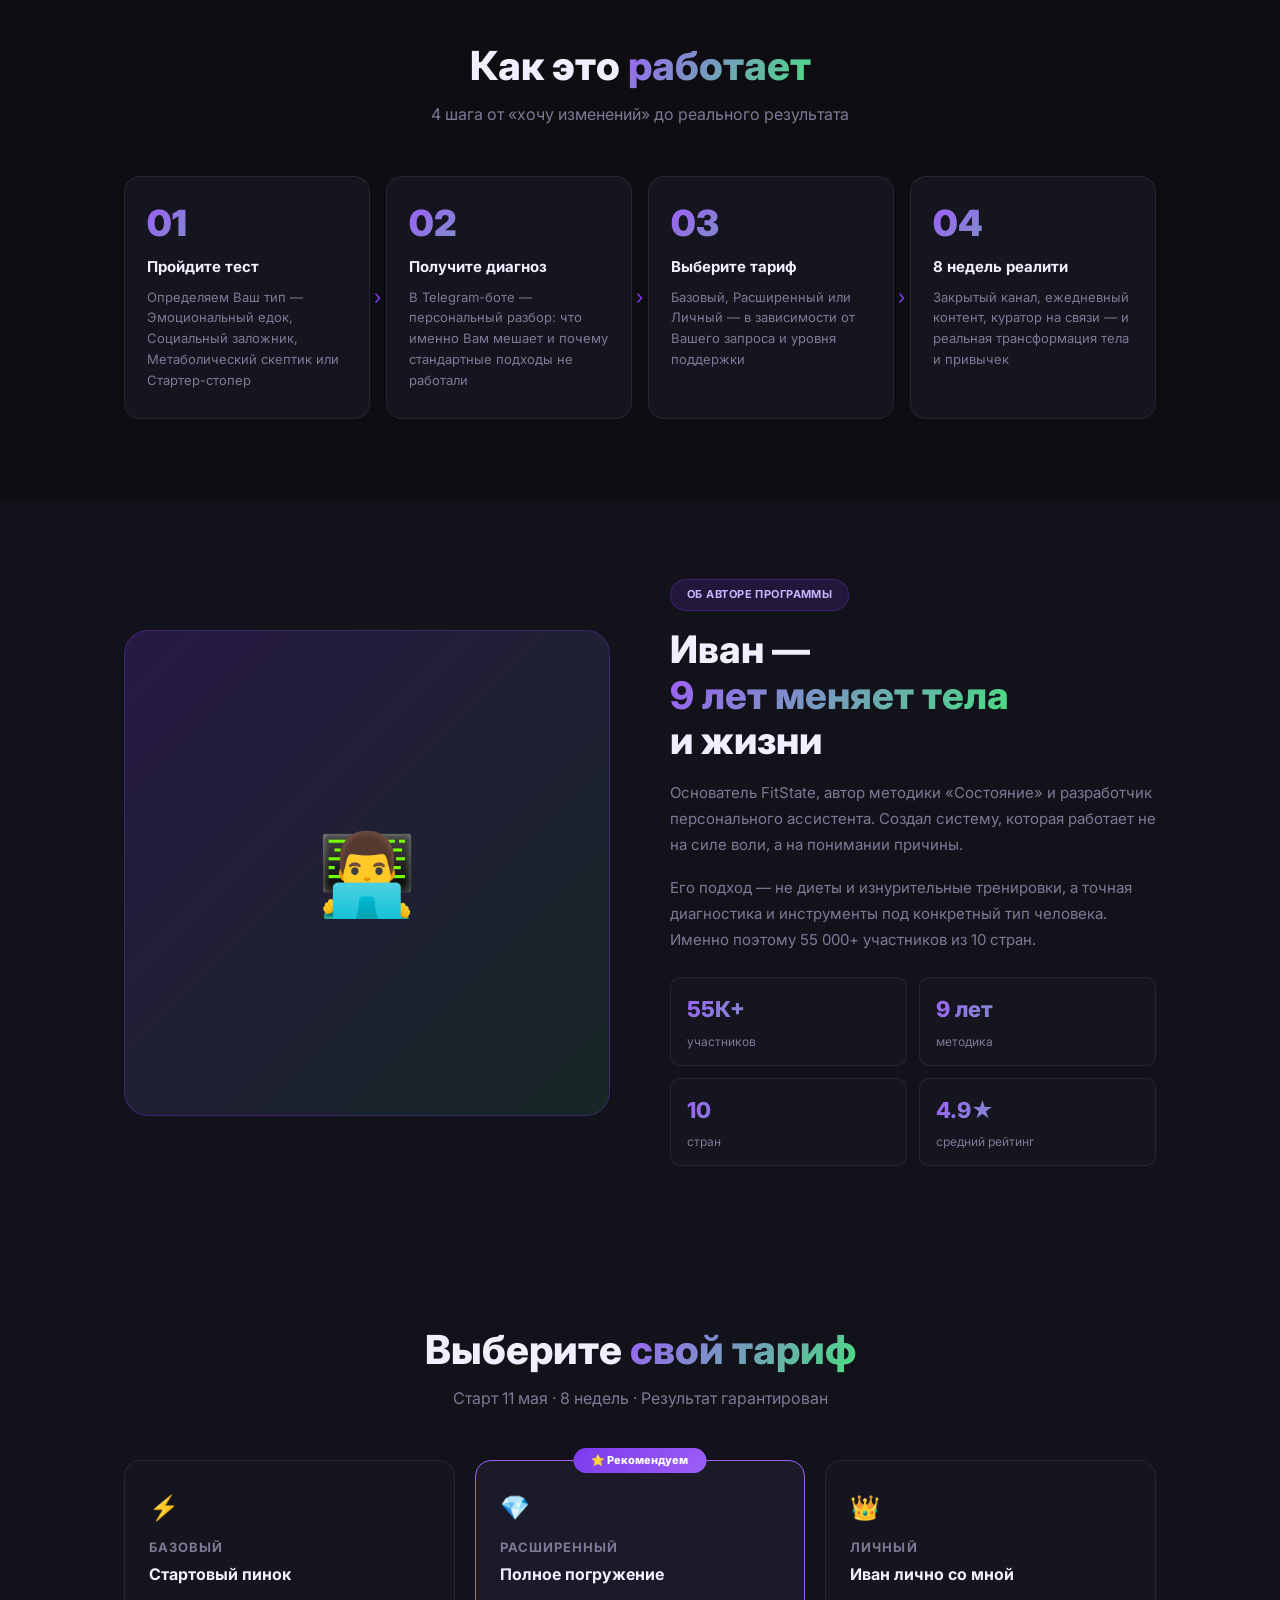
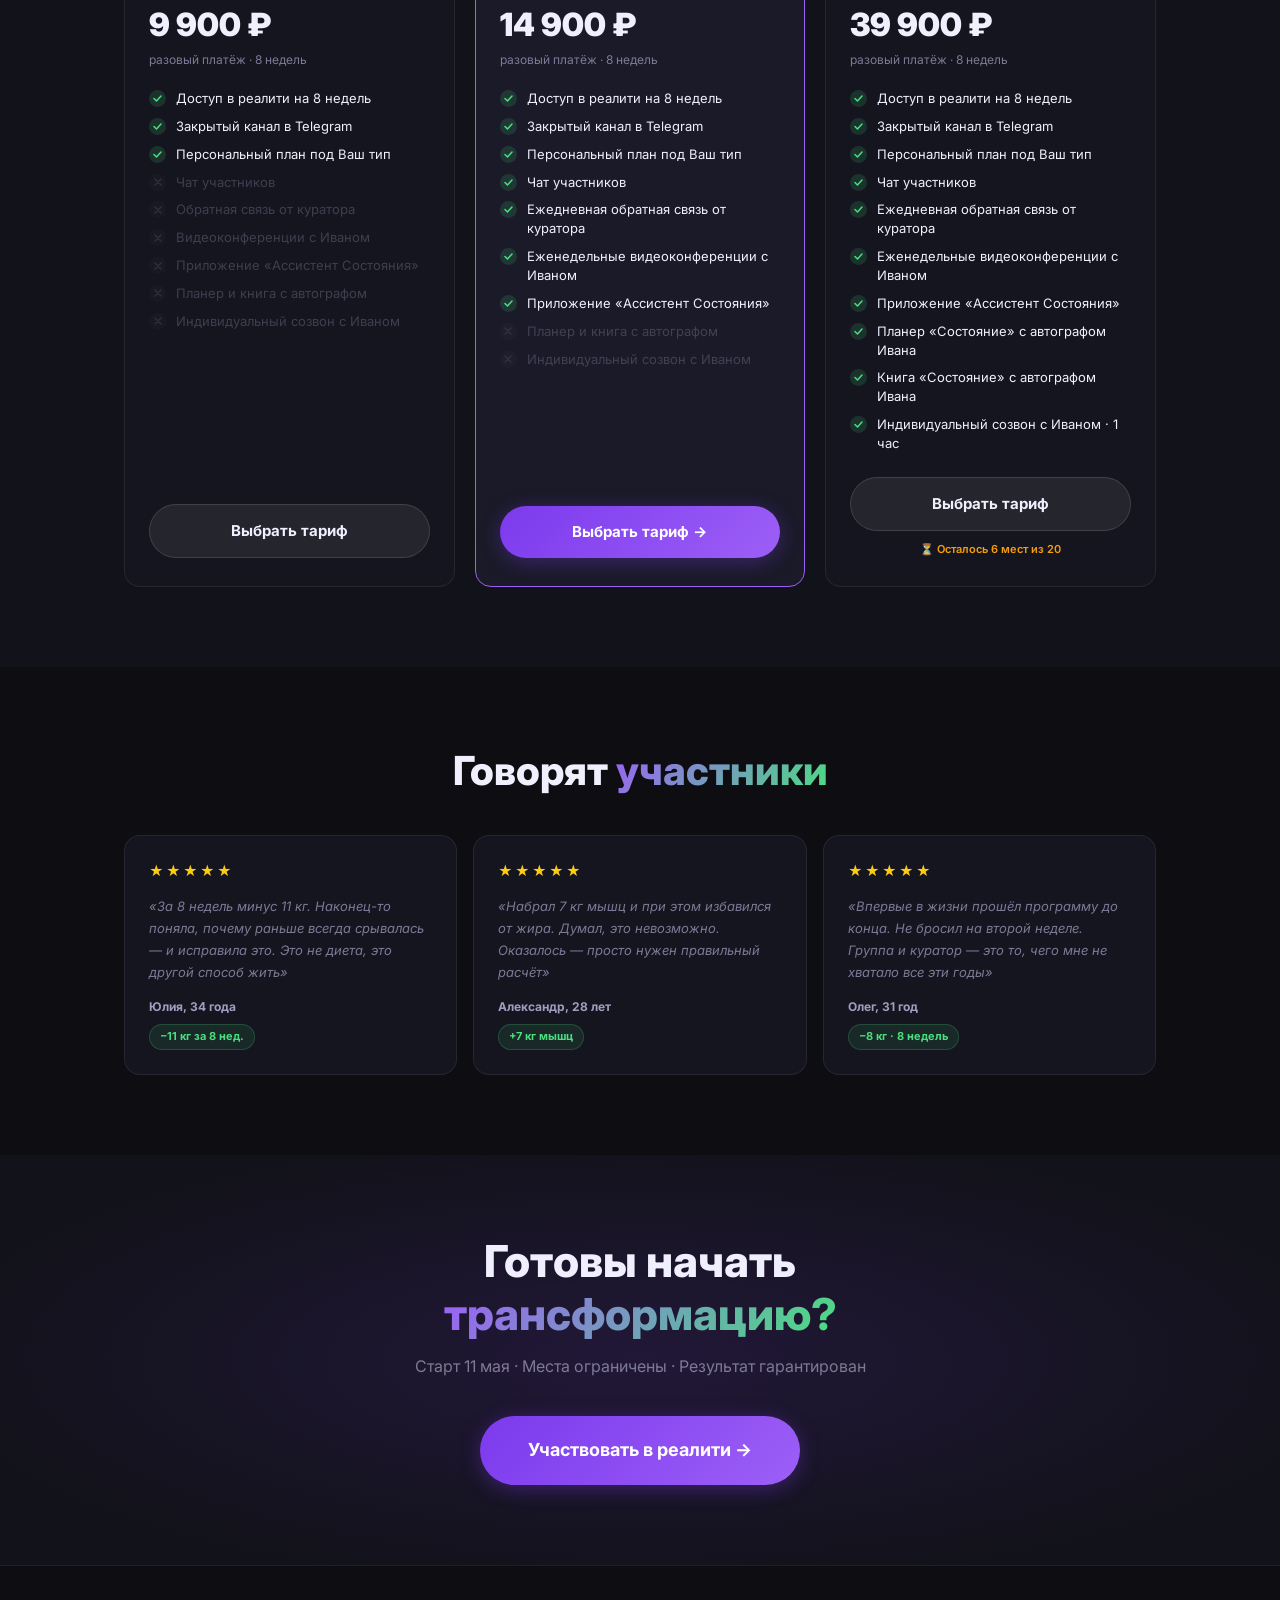
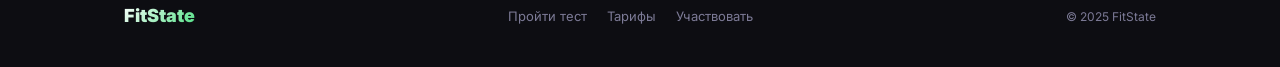
==== commit 58b9ef9d: "Update index-main.html" ====
--- a/index-main.html
+++ b/index-main.html
@@ -180,26 +180,15 @@
           <div class="stat"><span class="stat-n grad">4.9 ★</span><span class="stat-l">рейтинг</span></div>
         </div>
       </div>
-      <div class="hero-visual">
-        <div class="hv-card accent">
-          <div class="hv-emoji">🎯</div>
-          <div class="hv-title">Персональный план</div>
-          <div class="hv-desc">Под Ваш архетип и цель — не шаблон</div>
-        </div>
-        <div class="hv-card">
-          <div class="hv-emoji">👥</div>
-          <div class="hv-title">Живое сообщество</div>
-          <div class="hv-desc">Группа участников и куратор каждый день</div>
-        </div>
-        <div class="hv-card">
-          <div class="hv-emoji">📊</div>
-          <div class="hv-title">Научный подход</div>
-          <div class="hv-desc">Алгоритмы на основе рекомендаций ВОЗ</div>
-        </div>
-        <div class="hv-card accent">
-          <div class="hv-emoji">⚡</div>
-          <div class="hv-title">Результат с 1-й недели</div>
-          <div class="hv-desc">Первые изменения уже в начале пути</div>
+      <div class="hero-visual" style="display:flex;align-items:center;justify-content:center">
+        <div style="position:relative;width:100%;max-width:420px">
+          <img src="https://raw.githubusercontent.com/Vezuncheg/fitstate/main/images/ivan_photo.jpg"
+               alt="Иван Самохин"
+               style="width:100%;border-radius:24px;object-fit:cover;object-position:top center;aspect-ratio:3/4;display:block">
+          <div style="position:absolute;bottom:16px;left:16px;right:16px;background:rgba(13,13,18,.75);backdrop-filter:blur(12px);border:1px solid rgba(255,255,255,.1);border-radius:12px;padding:12px 16px">
+            <div style="font-size:14px;font-weight:700;color:#fff">Иван Самохин</div>
+            <div style="font-size:12px;color:var(--mutedL)">Создатель FitState · 24 года · без анаболиков</div>
+          </div>
         </div>
       </div>
     </div>
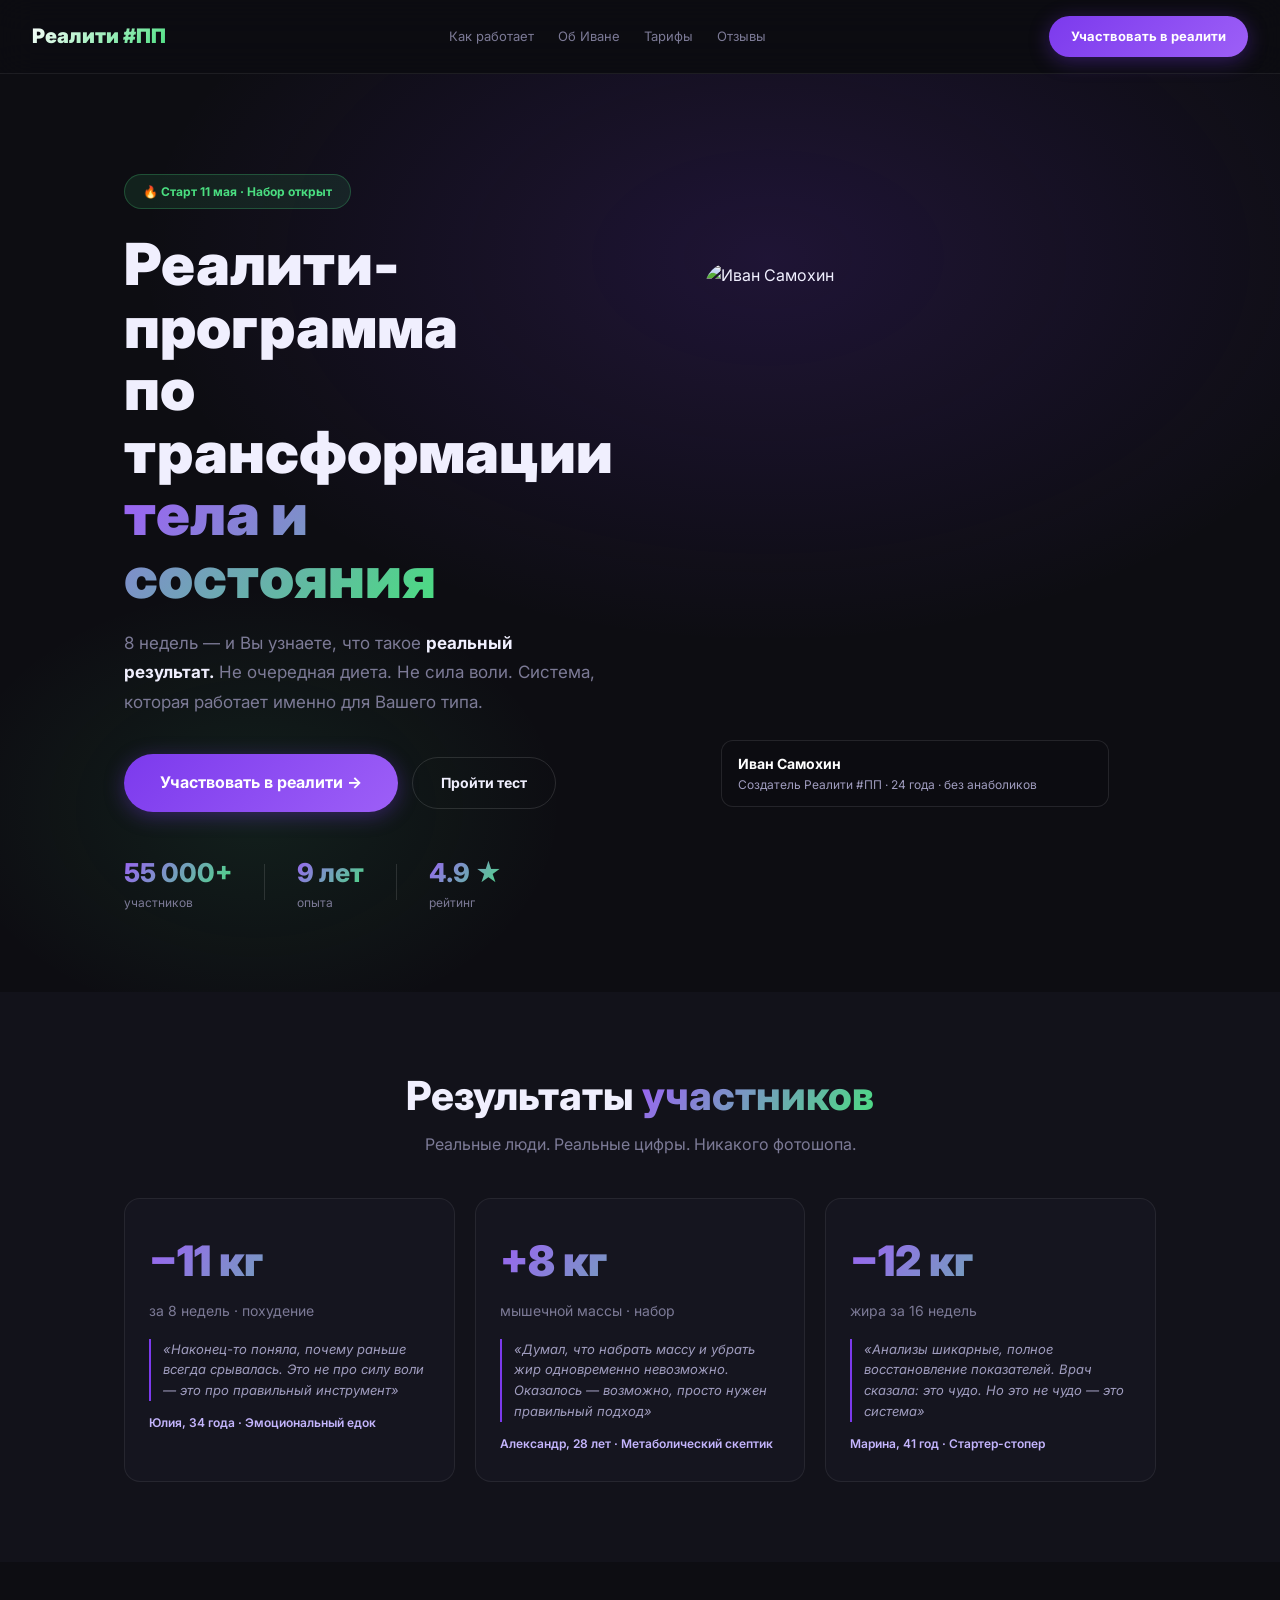
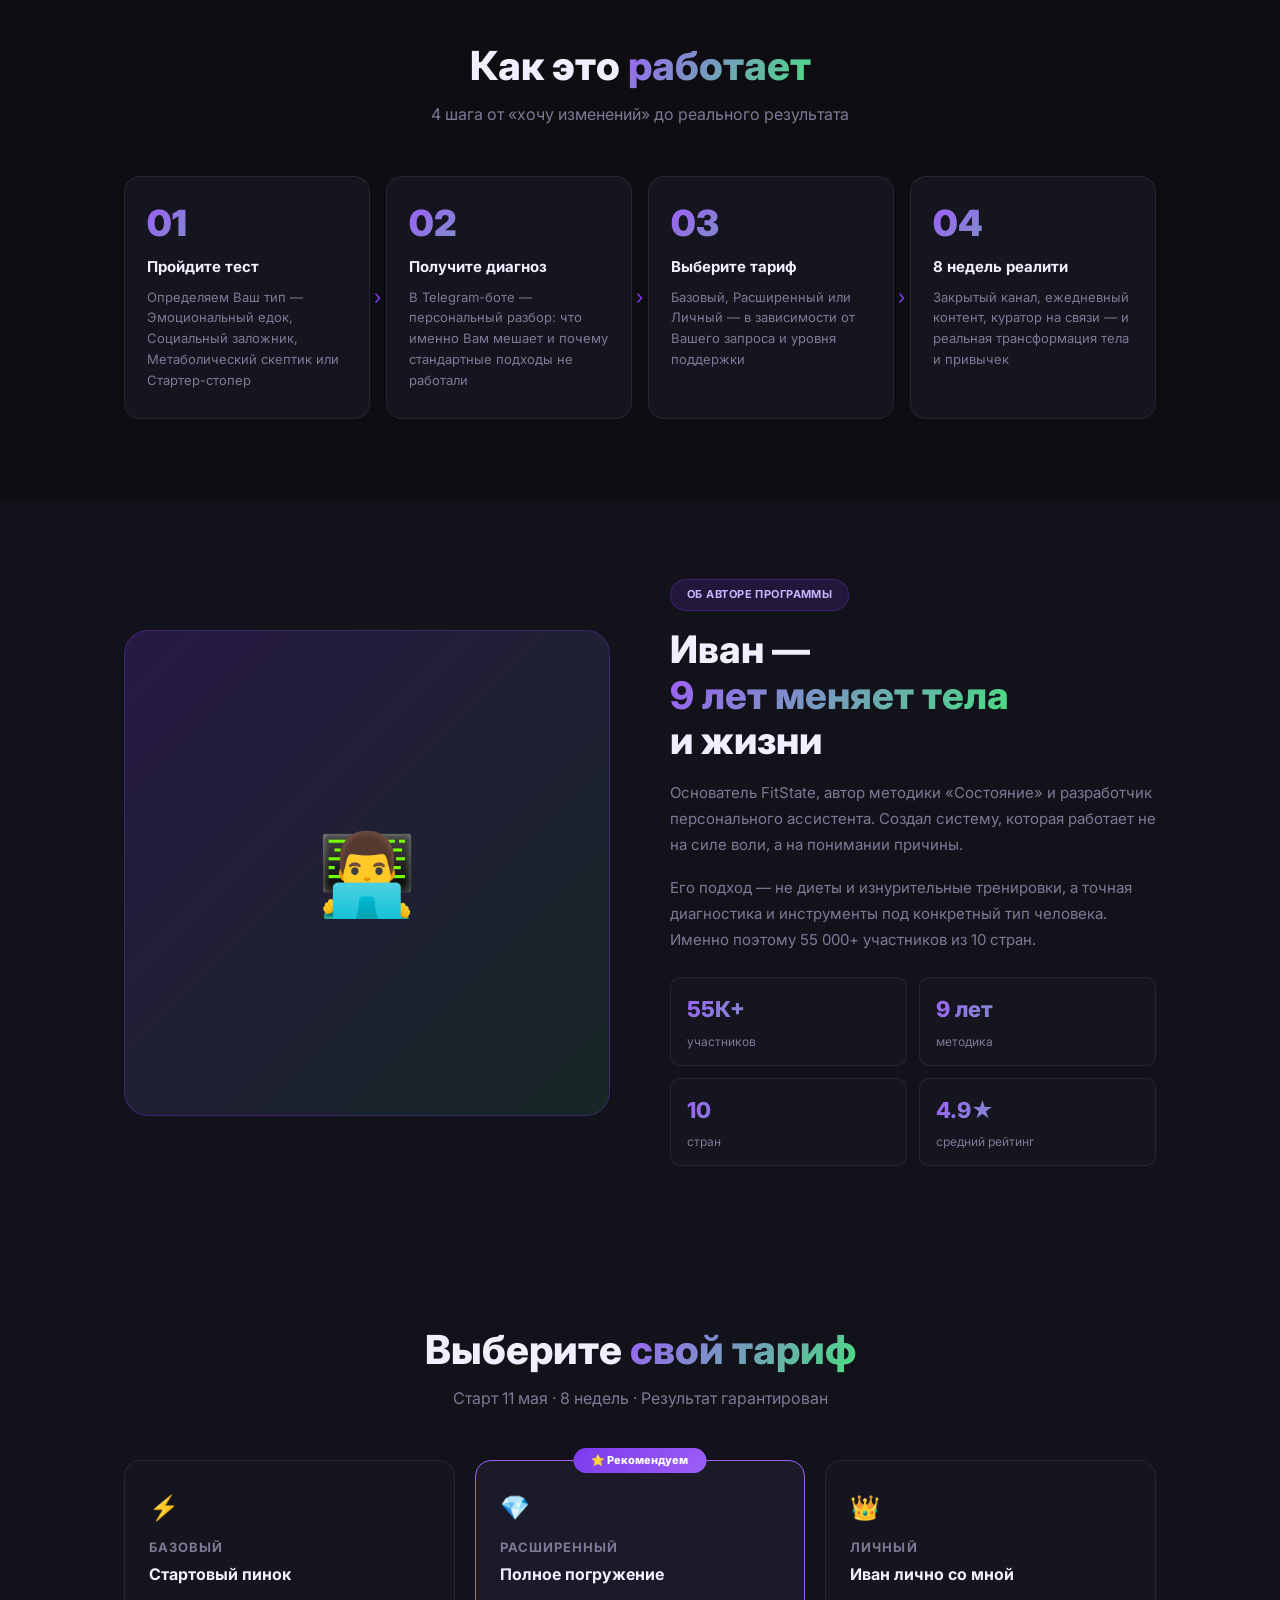
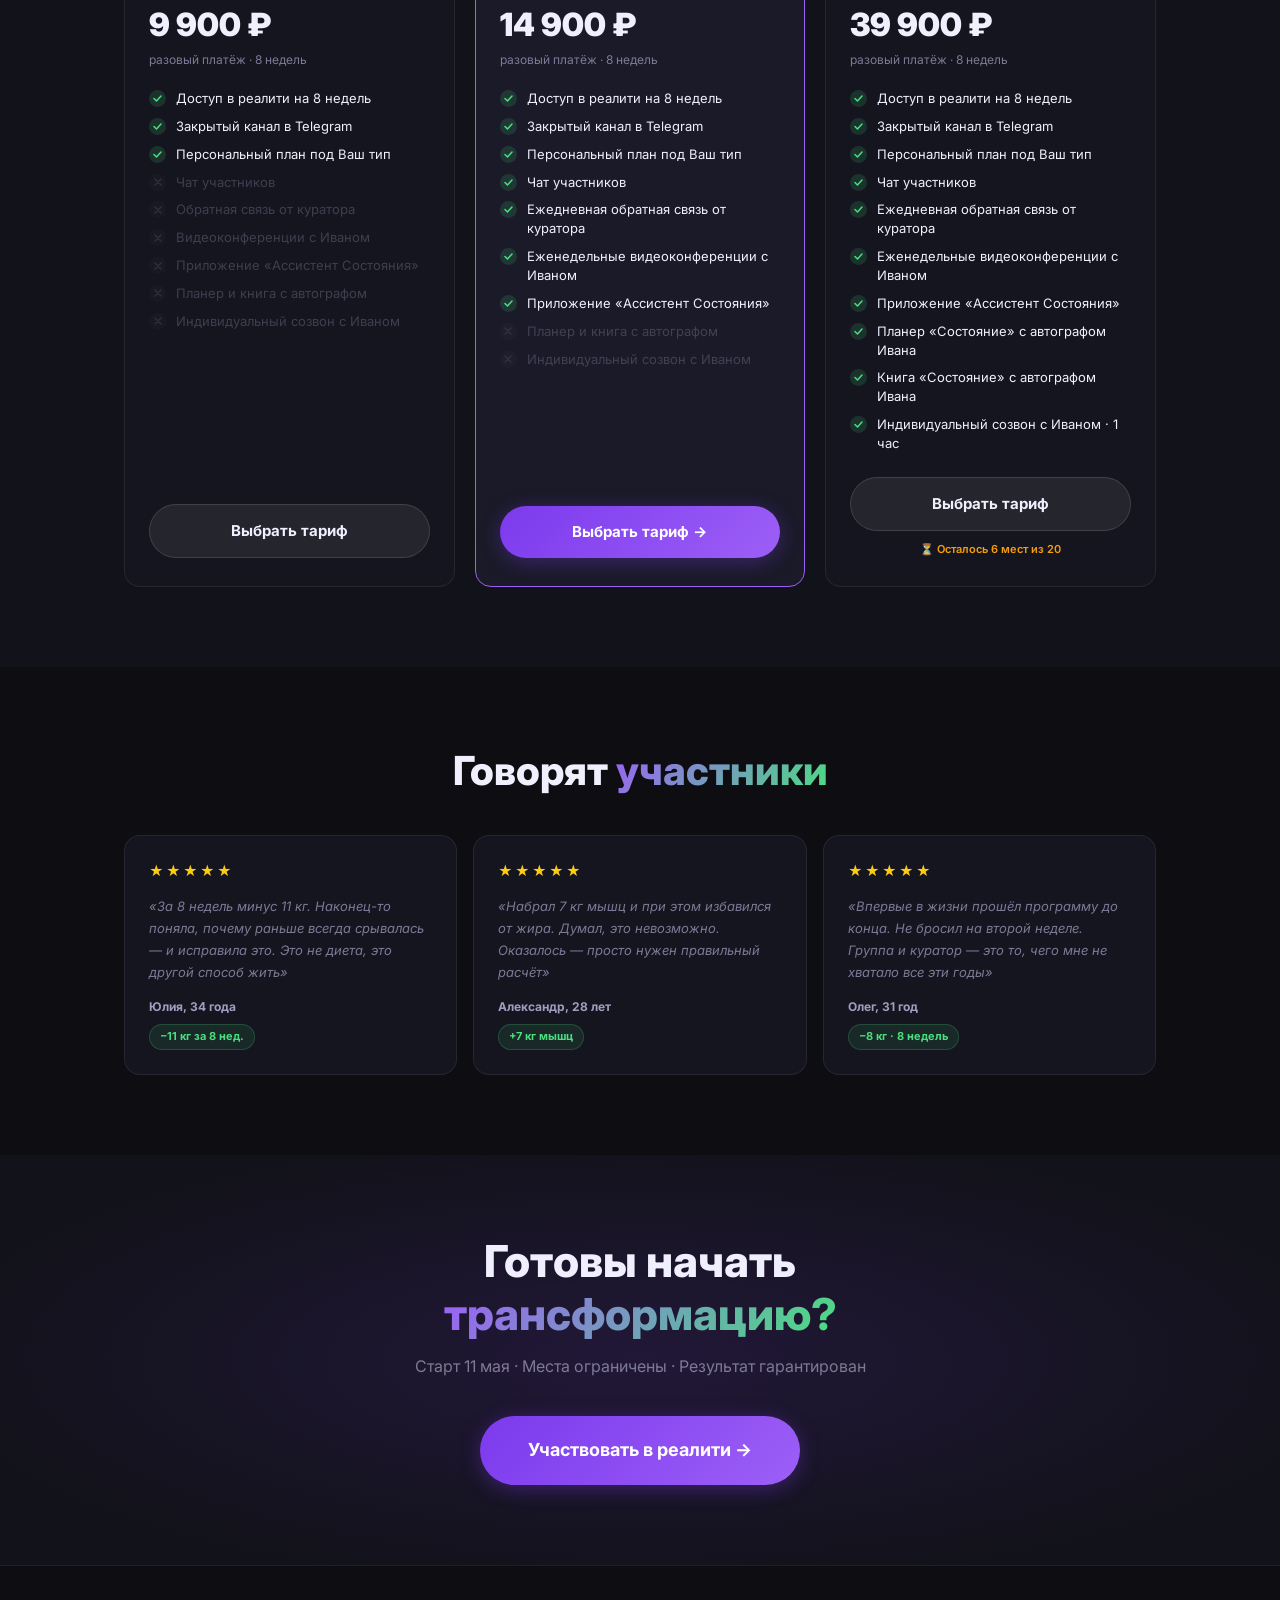
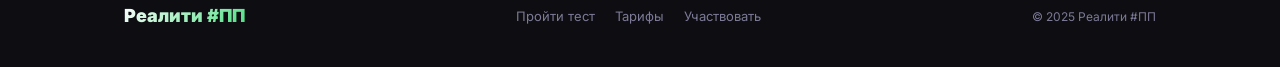
==== commit 06beee84: "Update index-main.html" ====
--- a/index-main.html
+++ b/index-main.html
@@ -3,7 +3,7 @@
 <head>
 <meta charset="UTF-8"/>
 <meta name="viewport" content="width=device-width,initial-scale=1.0"/>
-<title>FitState — Реалити-программа по трансформации тела</title>
+<title>Реалити #ПП «Программа Преображения» — Реалити-программа по трансформации тела</title>
 <link href="https://fonts.googleapis.com/css2?family=Inter:wght@400;500;600;700;800;900&display=swap" rel="stylesheet"/>
 <style>
 *,*::before,*::after{box-sizing:border-box;margin:0;padding:0}
@@ -150,7 +150,7 @@
 <body>
 
 <nav>
-  <div class="logo">FitState</div>
+  <div class="logo">Реалити #ПП</div>
   <div class="nav-links">
     <a href="#how">Как работает</a>
     <a href="#about">Об Иване</a>
@@ -187,7 +187,7 @@
                style="width:100%;border-radius:24px;object-fit:cover;object-position:top center;aspect-ratio:3/4;display:block">
           <div style="position:absolute;bottom:16px;left:16px;right:16px;background:rgba(13,13,18,.75);backdrop-filter:blur(12px);border:1px solid rgba(255,255,255,.1);border-radius:12px;padding:12px 16px">
             <div style="font-size:14px;font-weight:700;color:#fff">Иван Самохин</div>
-            <div style="font-size:12px;color:var(--mutedL)">Создатель FitState · 24 года · без анаболиков</div>
+            <div style="font-size:12px;color:var(--mutedL)">Создатель Реалити #ПП · 24 года · без анаболиков</div>
           </div>
         </div>
       </div>
@@ -395,13 +395,13 @@
 <footer>
   <div class="wrap">
     <div class="footer-inner">
-      <div class="footer-logo">FitState</div>
+      <div class="footer-logo">Реалити #ПП</div>
       <div class="footer-links">
         <a href="https://vezuncheg.github.io/fitstate">Пройти тест</a>
         <a href="pay.html">Тарифы</a>
         <a href="#plans">Участвовать</a>
       </div>
-      <div class="footer-copy">© 2025 FitState</div>
+      <div class="footer-copy">© 2025 Реалити #ПП</div>
     </div>
   </div>
 </footer>
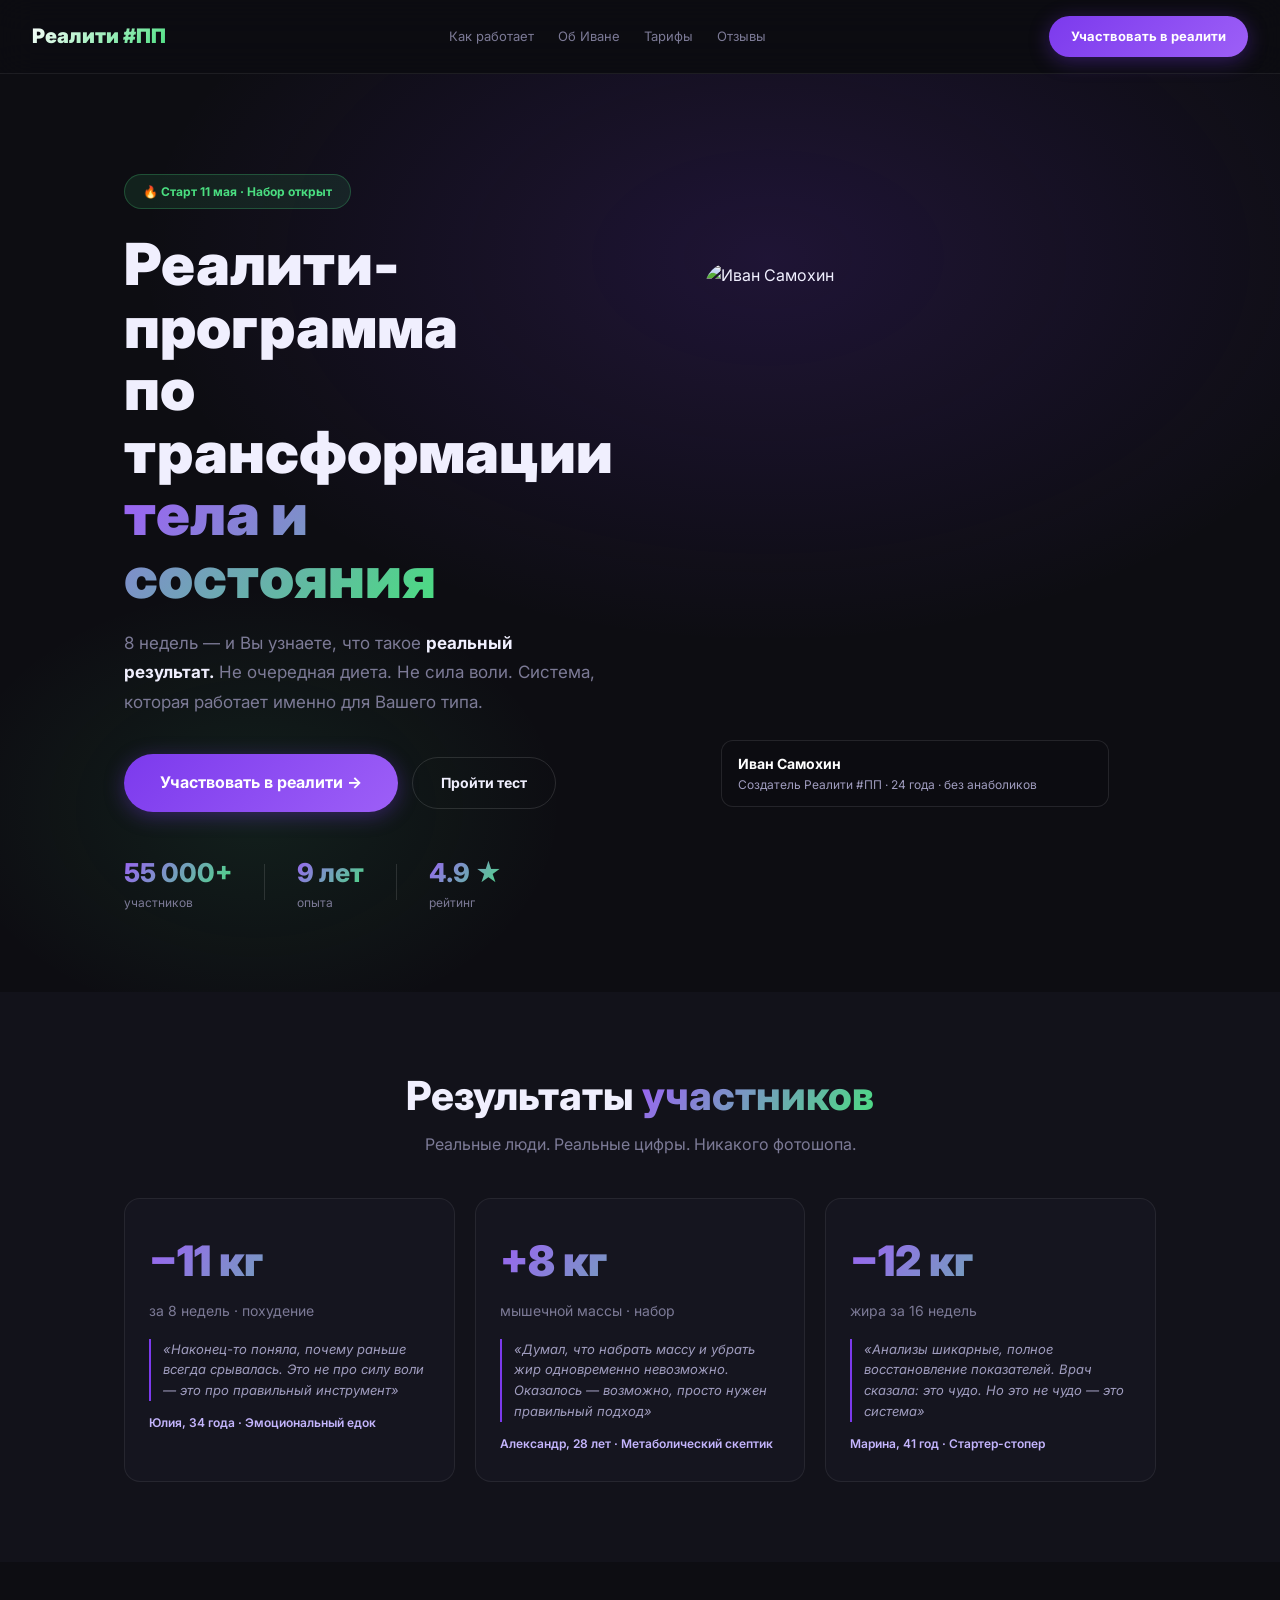
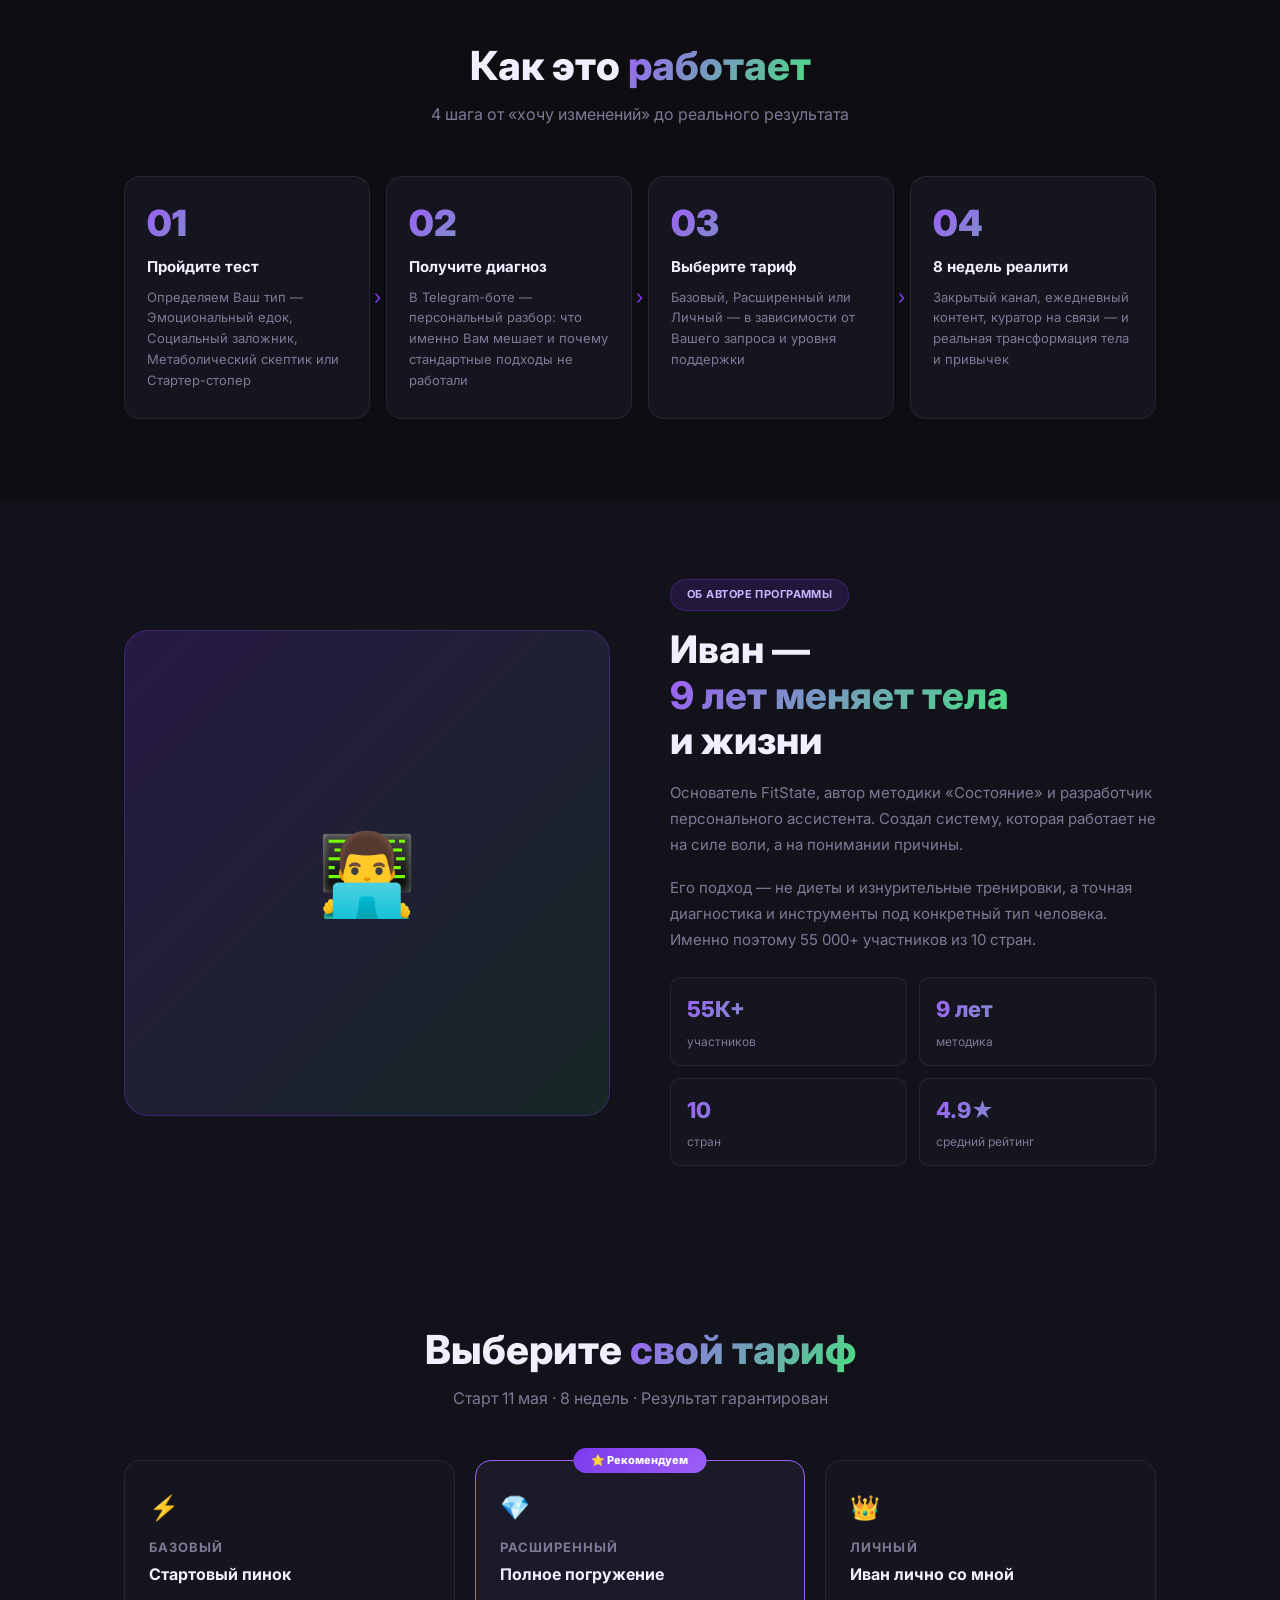
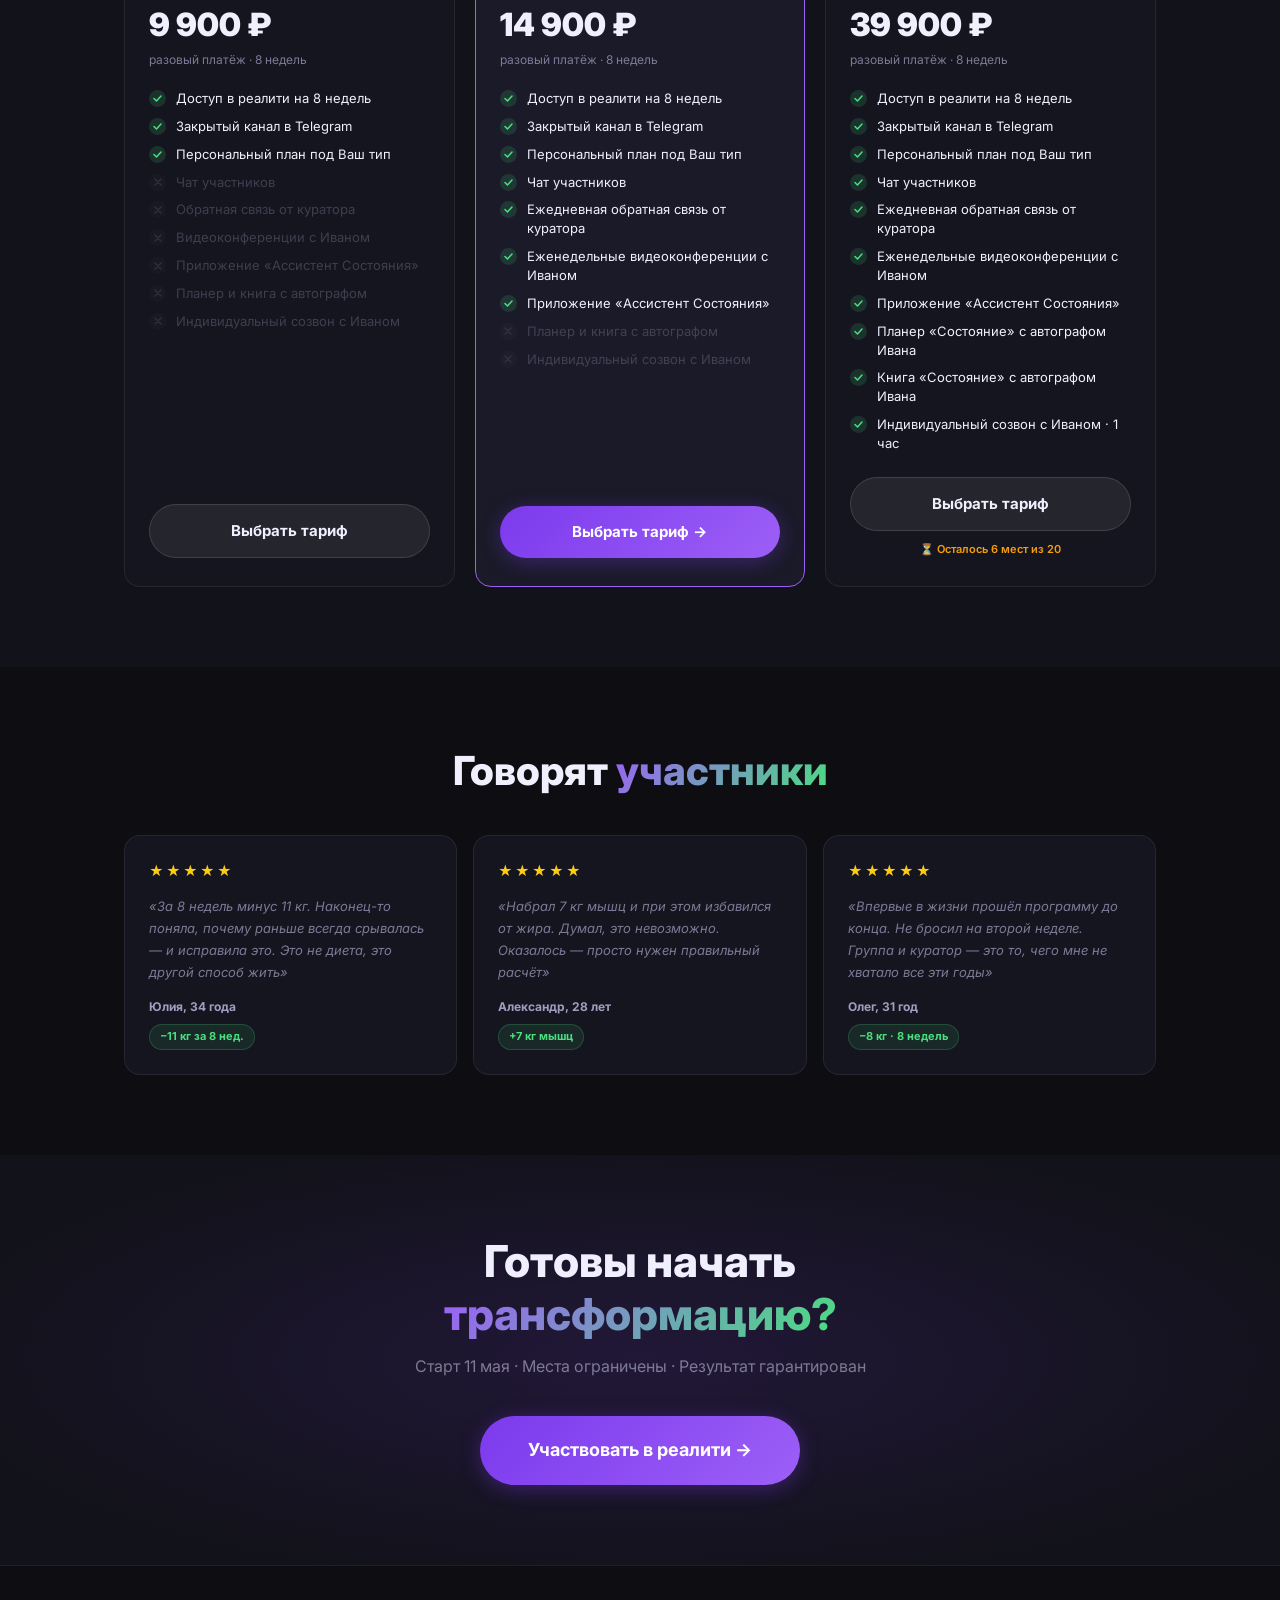
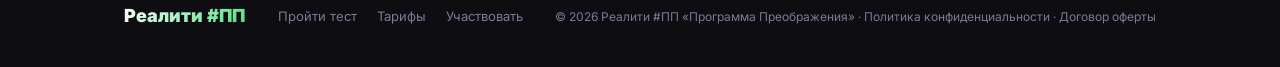
==== commit ced2728f: "Add files via upload" ====
--- a/index-main.html
+++ b/index-main.html
@@ -401,7 +401,7 @@
         <a href="pay.html">Тарифы</a>
         <a href="#plans">Участвовать</a>
       </div>
-      <div class="footer-copy">© 2025 Реалити #ПП</div>
+      <div class="footer-copy">© 2026 Реалити #ПП «Программа Преображения» · <a href="privacy.html" style="color:var(--muted);text-decoration:none">Политика конфиденциальности</a> · <a href="offer.html" style="color:var(--muted);text-decoration:none">Договор оферты</a></div>
     </div>
   </div>
 </footer>
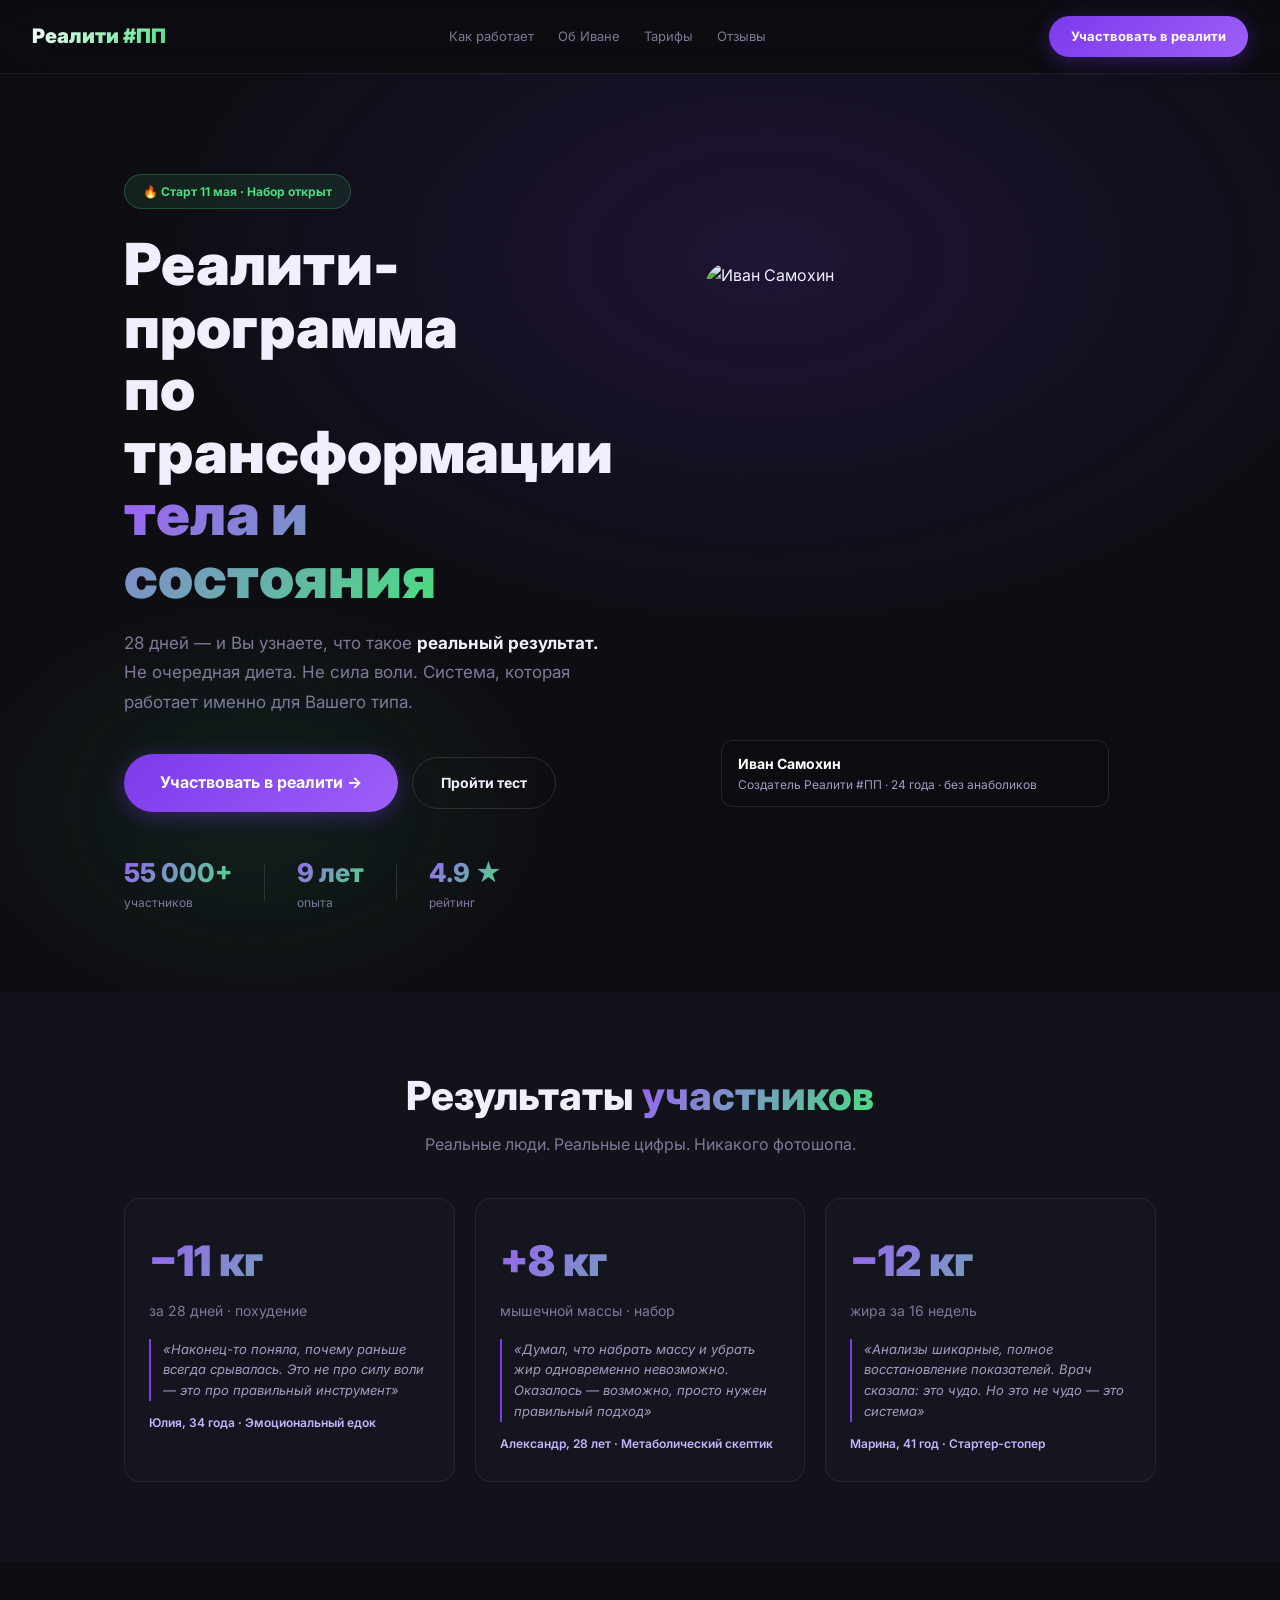
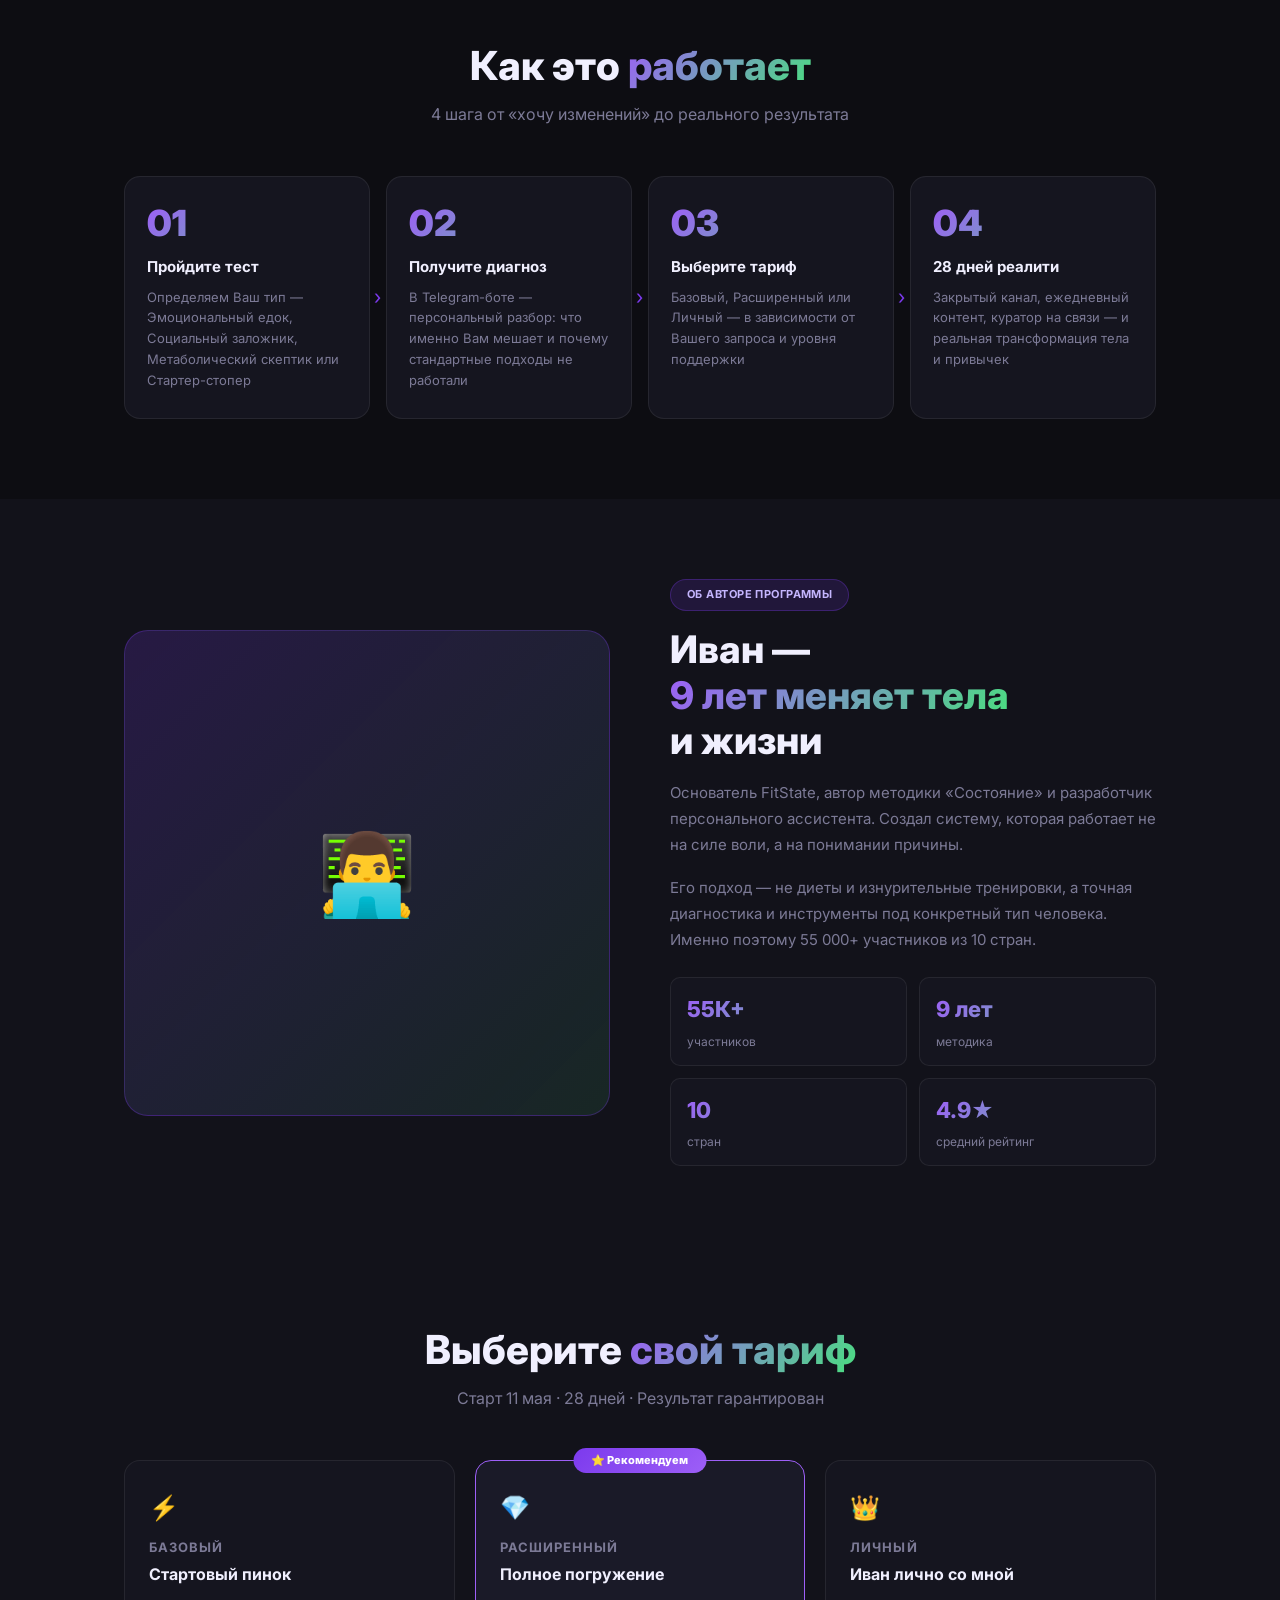
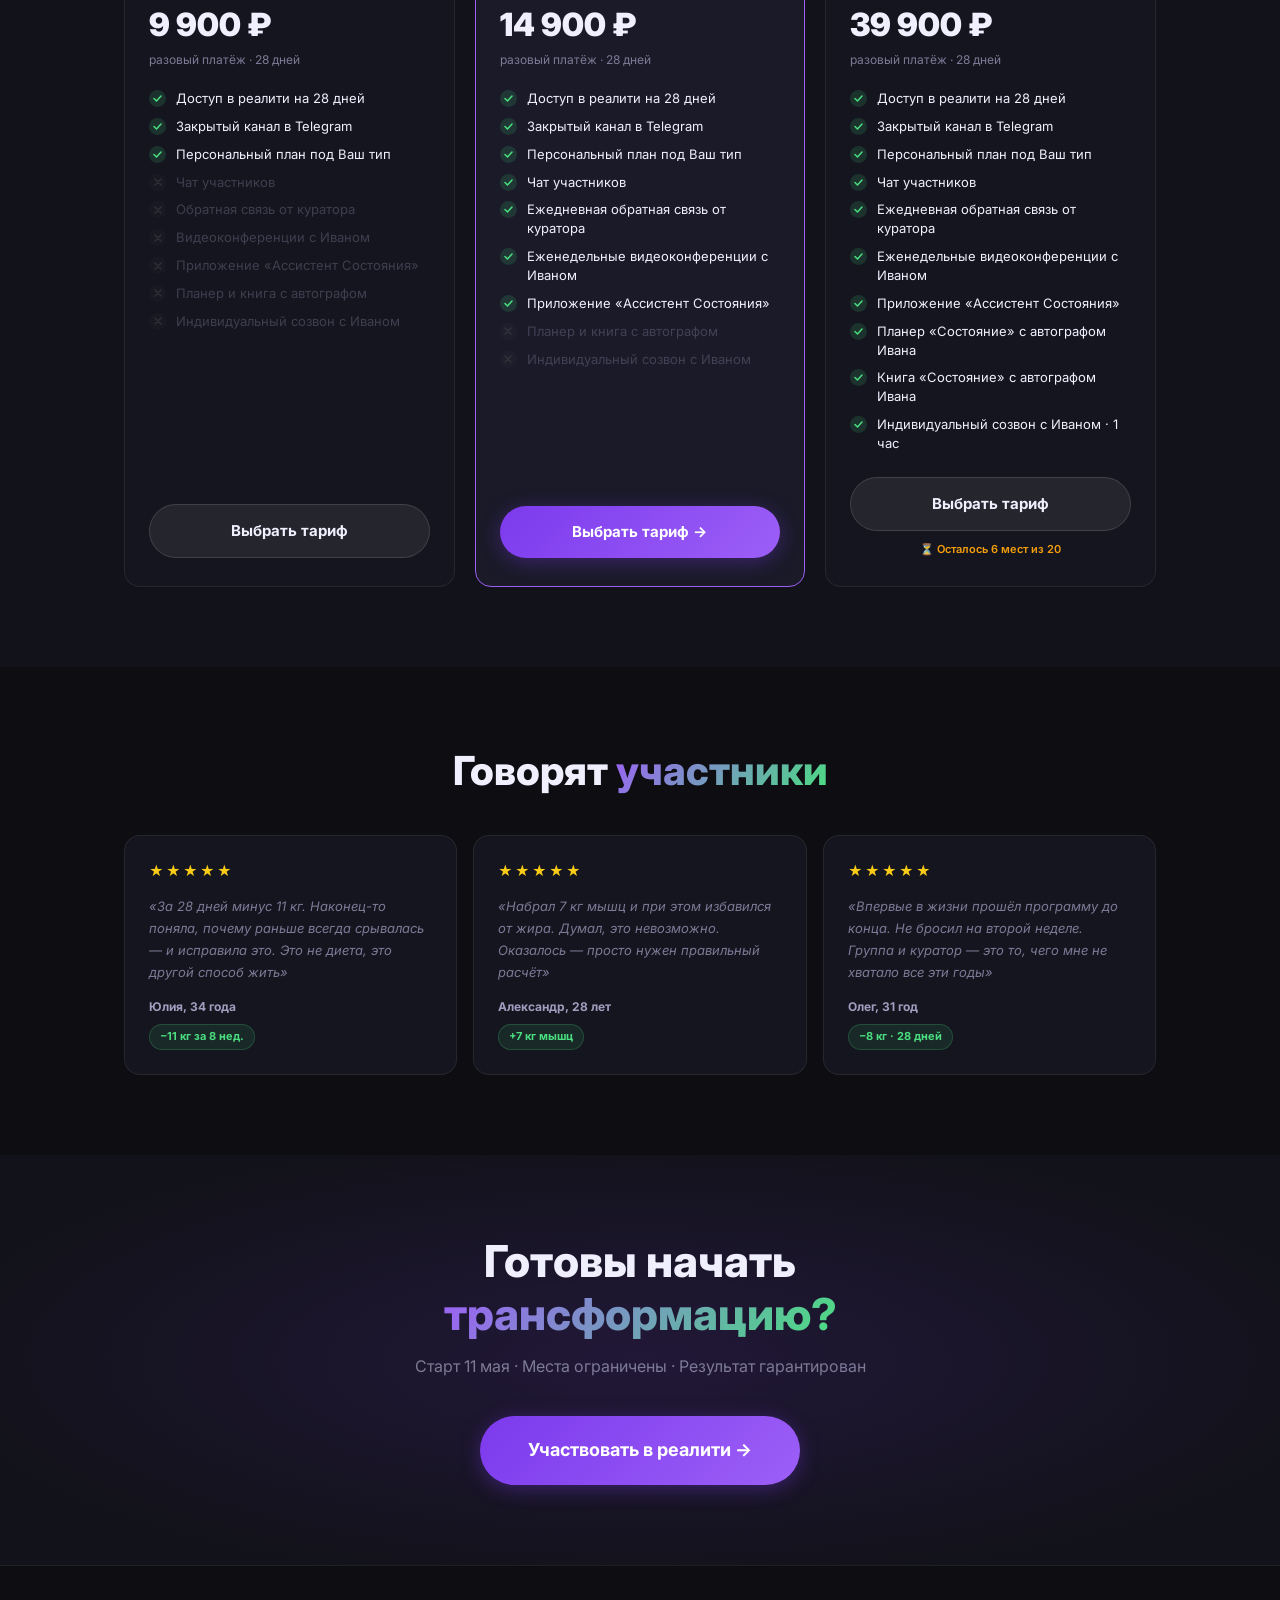
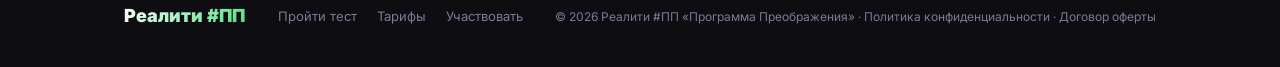
==== commit 7f36fd19: "Update index-main.html" ====
--- a/index-main.html
+++ b/index-main.html
@@ -146,6 +146,19 @@
   .footer-inner{flex-direction:column;text-align:center}
 }
 </style>
+  <link rel="icon" type="image/x-icon" href="favicon.ico">
+  <meta property="og:type" content="website">
+  <meta property="og:url" content="https://pp-reality.ru/index-main.html">
+  <meta property="og:title" content="Реалити #ПП «Программа Преображения» — 28 дней реального результата">
+  <meta property="og:description" content="Онлайн-программа по похудению от Ивана Самохина. Без диет, без зала, без голода. Старт 11 мая.">
+  <meta property="og:image" content="https://raw.githubusercontent.com/Vezuncheg/fitstate/main/images/ivan_photo.jpg">
+  <meta property="og:image:width" content="1200">
+  <meta property="og:image:height" content="630">
+  <meta name="description" content="Онлайн-программа по похудению от Ивана Самохина. Без диет, без зала, без голода. Старт 11 мая.">
+  <meta name="twitter:card" content="summary_large_image">
+  <meta name="twitter:title" content="Реалити #ПП «Программа Преображения» — 28 дней реального результата">
+  <meta name="twitter:description" content="Онлайн-программа по похудению от Ивана Самохина. Без диет, без зала, без голода. Старт 11 мая.">
+  <meta name="twitter:image" content="https://raw.githubusercontent.com/Vezuncheg/fitstate/main/images/ivan_photo.jpg">
 </head>
 <body>
 
@@ -167,7 +180,7 @@
       <div>
         <div class="hero-badge">🔥 Старт 11 мая · Набор открыт</div>
         <h1>Реалити-программа<br>по трансформации<br><span class="grad">тела и состояния</span></h1>
-        <p class="hero-sub">8 недель — и Вы узнаете, что такое <strong>реальный результат.</strong> Не очередная диета. Не сила воли. Система, которая работает именно для Вашего типа.</p>
+        <p class="hero-sub">28 дней — и Вы узнаете, что такое <strong>реальный результат.</strong> Не очередная диета. Не сила воли. Система, которая работает именно для Вашего типа.</p>
         <div class="hero-btns">
           <a href="#plans" class="btn btn-primary">Участвовать в реалити →</a>
           <a href="https://vezuncheg.github.io/fitstate" class="btn btn-ghost">Пройти тест</a>
@@ -203,7 +216,7 @@
     <div class="results-grid">
       <div class="res-card">
         <div class="res-num grad">−11 кг</div>
-        <div class="res-label">за 8 недель · похудение</div>
+        <div class="res-label">за 28 дней · похудение</div>
         <div class="res-quote">«Наконец-то поняла, почему раньше всегда срывалась. Это не про силу воли — это про правильный инструмент»</div>
         <div class="res-who">Юлия, 34 года · Эмоциональный едок</div>
       </div>
@@ -249,7 +262,7 @@
       </div>
       <div class="how-step">
         <div class="how-num">04</div>
-        <h3>8 недель реалити</h3>
+        <h3>28 дней реалити</h3>
         <p>Закрытый канал, ежедневный контент, куратор на связи — и реальная трансформация тела и привычек</p>
       </div>
     </div>
@@ -282,7 +295,7 @@
   <div class="wrap">
     <div class="plans-header">
       <h2 class="s-title">Выберите <span class="grad">свой тариф</span></h2>
-      <p class="s-sub">Старт 11 мая · 8 недель · Результат гарантирован</p>
+      <p class="s-sub">Старт 11 мая · 28 дней · Результат гарантирован</p>
     </div>
     <div class="plans">
 
@@ -292,9 +305,9 @@
         <div class="plan-name">Базовый</div>
         <div class="plan-tagline">Стартовый пинок</div>
         <div class="price">9 900 ₽</div>
-        <div class="price-period">разовый платёж · 8 недель</div>
+        <div class="price-period">разовый платёж · 28 дней</div>
         <ul class="features">
-          <li class="feat"><div class="feat-icon on"><svg width="9" height="7" viewBox="0 0 9 7" fill="none"><path d="M1 3.5l2.5 2.5 4.5-5" stroke="#4ade80" stroke-width="1.5" stroke-linecap="round" stroke-linejoin="round"/></svg></div>Доступ в реалити на 8 недель</li>
+          <li class="feat"><div class="feat-icon on"><svg width="9" height="7" viewBox="0 0 9 7" fill="none"><path d="M1 3.5l2.5 2.5 4.5-5" stroke="#4ade80" stroke-width="1.5" stroke-linecap="round" stroke-linejoin="round"/></svg></div>Доступ в реалити на 28 дней</li>
           <li class="feat"><div class="feat-icon on"><svg width="9" height="7" viewBox="0 0 9 7" fill="none"><path d="M1 3.5l2.5 2.5 4.5-5" stroke="#4ade80" stroke-width="1.5" stroke-linecap="round" stroke-linejoin="round"/></svg></div>Закрытый канал в Telegram</li>
           <li class="feat"><div class="feat-icon on"><svg width="9" height="7" viewBox="0 0 9 7" fill="none"><path d="M1 3.5l2.5 2.5 4.5-5" stroke="#4ade80" stroke-width="1.5" stroke-linecap="round" stroke-linejoin="round"/></svg></div>Персональный план под Ваш тип</li>
           <li class="feat off"><div class="feat-icon off-ic"><svg width="8" height="8" viewBox="0 0 8 8" fill="none"><path d="M1 1l6 6M7 1L1 7" stroke="#555" stroke-width="1.5" stroke-linecap="round"/></svg></div>Чат участников</li>
@@ -314,9 +327,9 @@
         <div class="plan-name">Расширенный</div>
         <div class="plan-tagline">Полное погружение</div>
         <div class="price">14 900 ₽</div>
-        <div class="price-period">разовый платёж · 8 недель</div>
+        <div class="price-period">разовый платёж · 28 дней</div>
         <ul class="features">
-          <li class="feat"><div class="feat-icon on"><svg width="9" height="7" viewBox="0 0 9 7" fill="none"><path d="M1 3.5l2.5 2.5 4.5-5" stroke="#4ade80" stroke-width="1.5" stroke-linecap="round" stroke-linejoin="round"/></svg></div>Доступ в реалити на 8 недель</li>
+          <li class="feat"><div class="feat-icon on"><svg width="9" height="7" viewBox="0 0 9 7" fill="none"><path d="M1 3.5l2.5 2.5 4.5-5" stroke="#4ade80" stroke-width="1.5" stroke-linecap="round" stroke-linejoin="round"/></svg></div>Доступ в реалити на 28 дней</li>
           <li class="feat"><div class="feat-icon on"><svg width="9" height="7" viewBox="0 0 9 7" fill="none"><path d="M1 3.5l2.5 2.5 4.5-5" stroke="#4ade80" stroke-width="1.5" stroke-linecap="round" stroke-linejoin="round"/></svg></div>Закрытый канал в Telegram</li>
           <li class="feat"><div class="feat-icon on"><svg width="9" height="7" viewBox="0 0 9 7" fill="none"><path d="M1 3.5l2.5 2.5 4.5-5" stroke="#4ade80" stroke-width="1.5" stroke-linecap="round" stroke-linejoin="round"/></svg></div>Персональный план под Ваш тип</li>
           <li class="feat"><div class="feat-icon on"><svg width="9" height="7" viewBox="0 0 9 7" fill="none"><path d="M1 3.5l2.5 2.5 4.5-5" stroke="#4ade80" stroke-width="1.5" stroke-linecap="round" stroke-linejoin="round"/></svg></div>Чат участников</li>
@@ -335,9 +348,9 @@
         <div class="plan-name">Личный</div>
         <div class="plan-tagline">Иван лично со мной</div>
         <div class="price">39 900 ₽</div>
-        <div class="price-period">разовый платёж · 8 недель</div>
+        <div class="price-period">разовый платёж · 28 дней</div>
         <ul class="features">
-          <li class="feat"><div class="feat-icon on"><svg width="9" height="7" viewBox="0 0 9 7" fill="none"><path d="M1 3.5l2.5 2.5 4.5-5" stroke="#4ade80" stroke-width="1.5" stroke-linecap="round" stroke-linejoin="round"/></svg></div>Доступ в реалити на 8 недель</li>
+          <li class="feat"><div class="feat-icon on"><svg width="9" height="7" viewBox="0 0 9 7" fill="none"><path d="M1 3.5l2.5 2.5 4.5-5" stroke="#4ade80" stroke-width="1.5" stroke-linecap="round" stroke-linejoin="round"/></svg></div>Доступ в реалити на 28 дней</li>
           <li class="feat"><div class="feat-icon on"><svg width="9" height="7" viewBox="0 0 9 7" fill="none"><path d="M1 3.5l2.5 2.5 4.5-5" stroke="#4ade80" stroke-width="1.5" stroke-linecap="round" stroke-linejoin="round"/></svg></div>Закрытый канал в Telegram</li>
           <li class="feat"><div class="feat-icon on"><svg width="9" height="7" viewBox="0 0 9 7" fill="none"><path d="M1 3.5l2.5 2.5 4.5-5" stroke="#4ade80" stroke-width="1.5" stroke-linecap="round" stroke-linejoin="round"/></svg></div>Персональный план под Ваш тип</li>
           <li class="feat"><div class="feat-icon on"><svg width="9" height="7" viewBox="0 0 9 7" fill="none"><path d="M1 3.5l2.5 2.5 4.5-5" stroke="#4ade80" stroke-width="1.5" stroke-linecap="round" stroke-linejoin="round"/></svg></div>Чат участников</li>
@@ -363,7 +376,7 @@
     <div class="reviews-grid">
       <div class="rev">
         <div class="rev-stars">★★★★★</div>
-        <p class="rev-text">«За 8 недель минус 11 кг. Наконец-то поняла, почему раньше всегда срывалась — и исправила это. Это не диета, это другой способ жить»</p>
+        <p class="rev-text">«За 28 дней минус 11 кг. Наконец-то поняла, почему раньше всегда срывалась — и исправила это. Это не диета, это другой способ жить»</p>
         <div class="rev-author">Юлия, 34 года</div>
         <div class="rev-result">−11 кг за 8 нед.</div>
       </div>
@@ -377,7 +390,7 @@
         <div class="rev-stars">★★★★★</div>
         <p class="rev-text">«Впервые в жизни прошёл программу до конца. Не бросил на второй неделе. Группа и куратор — это то, чего мне не хватало все эти годы»</p>
         <div class="rev-author">Олег, 31 год</div>
-        <div class="rev-result">−8 кг · 8 недель</div>
+        <div class="rev-result">−8 кг · 28 дней</div>
       </div>
     </div>
   </div>
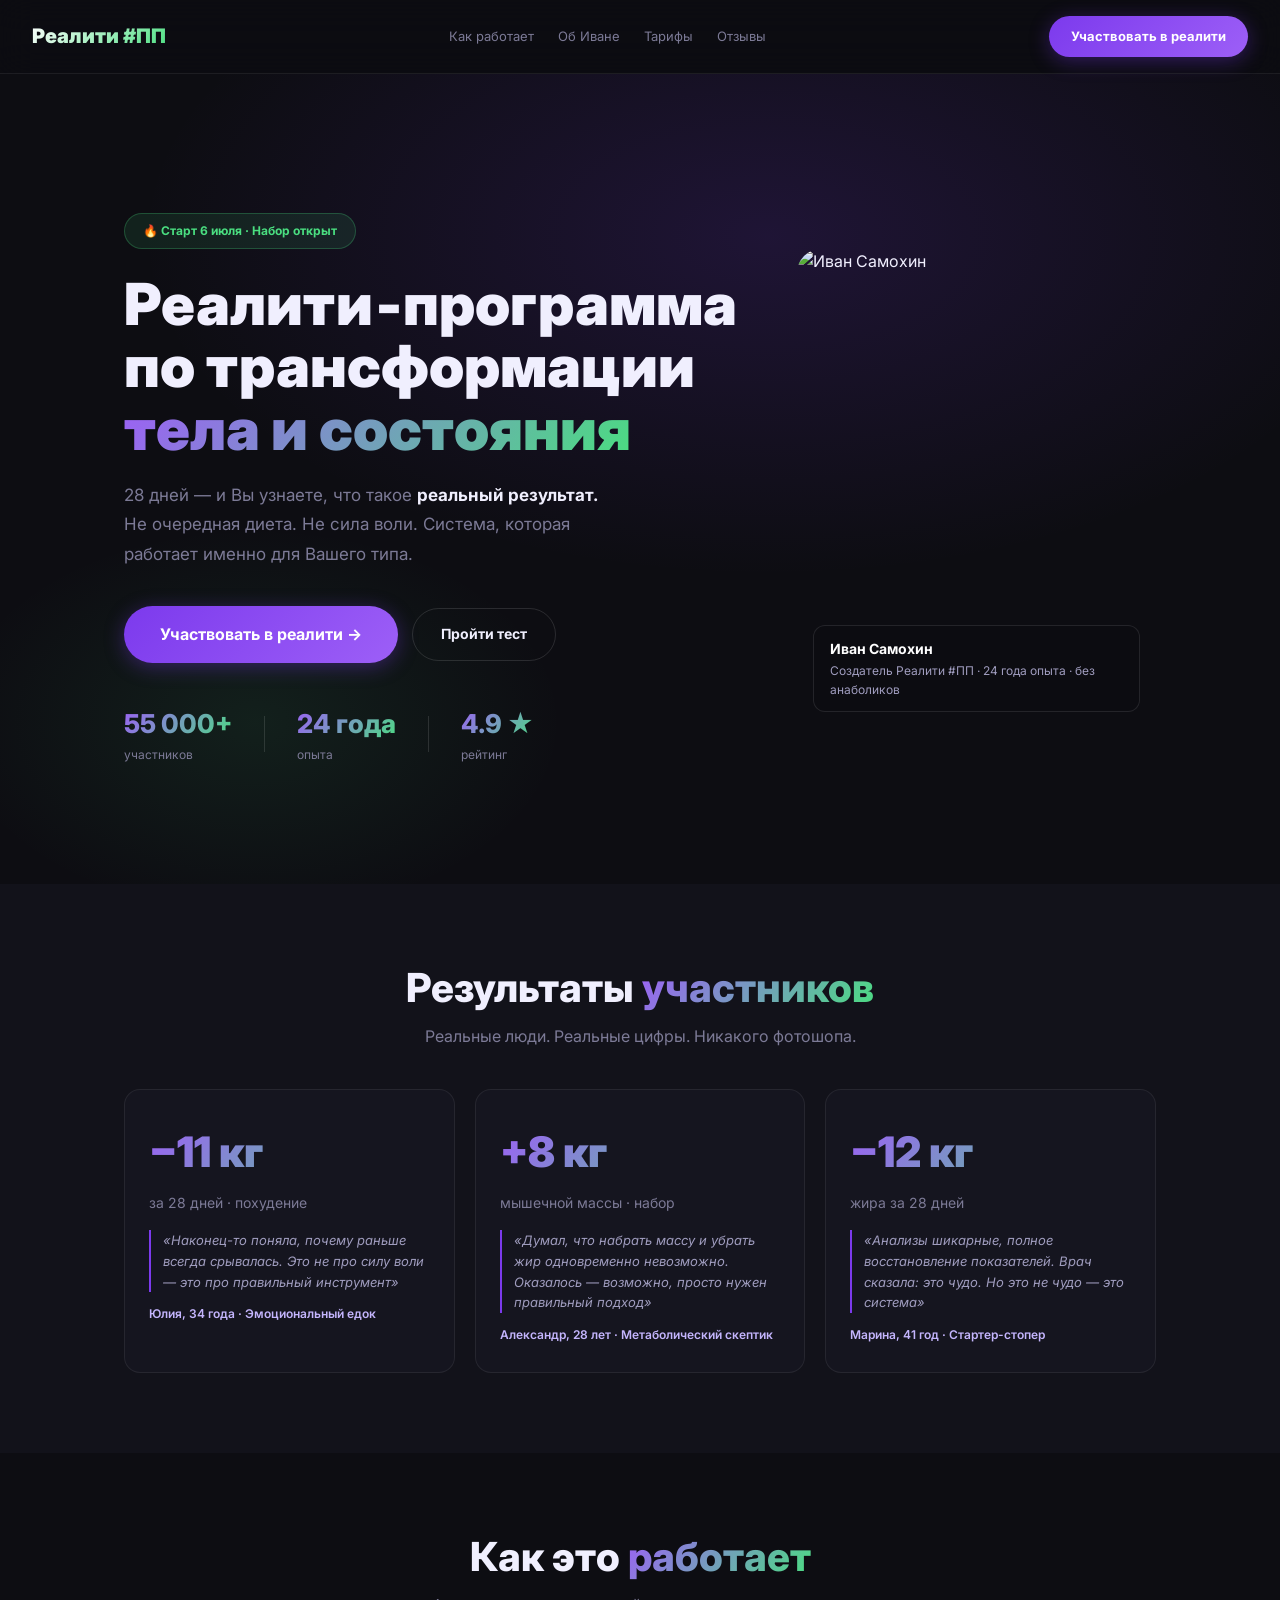
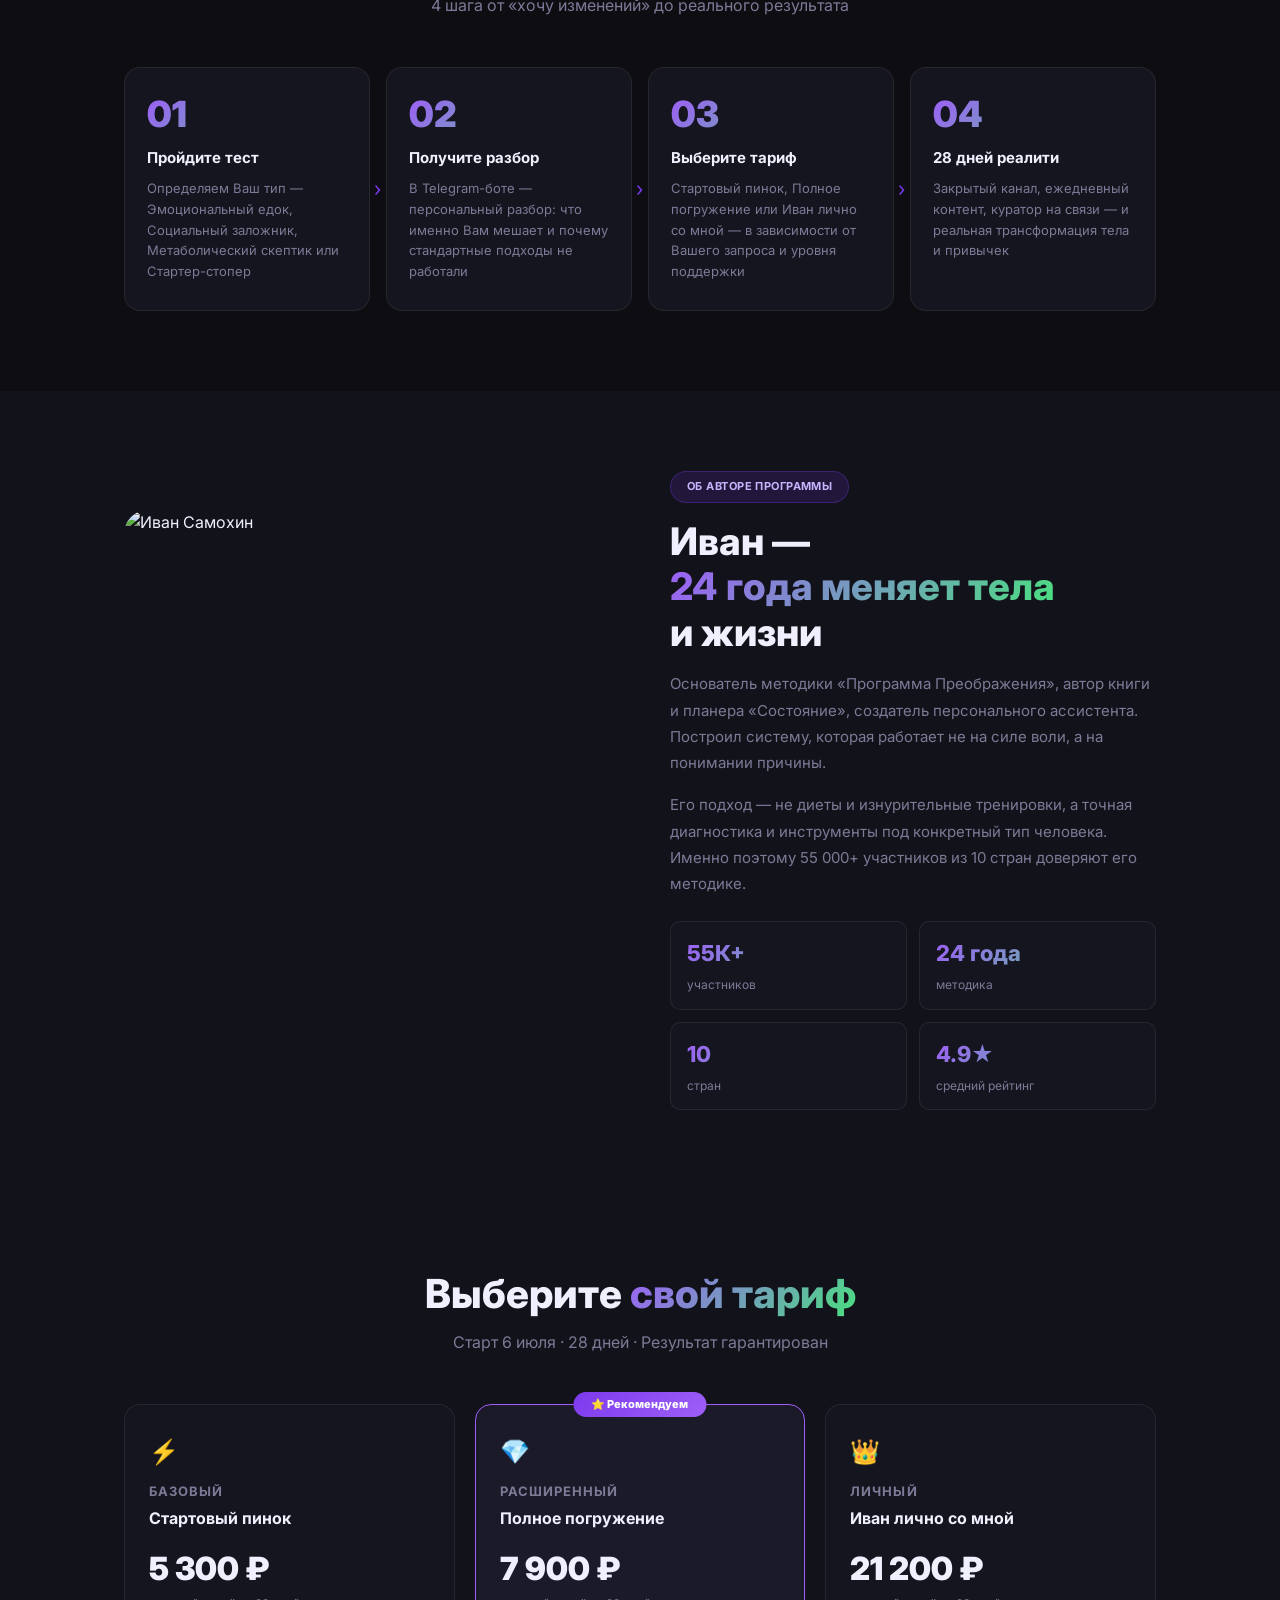
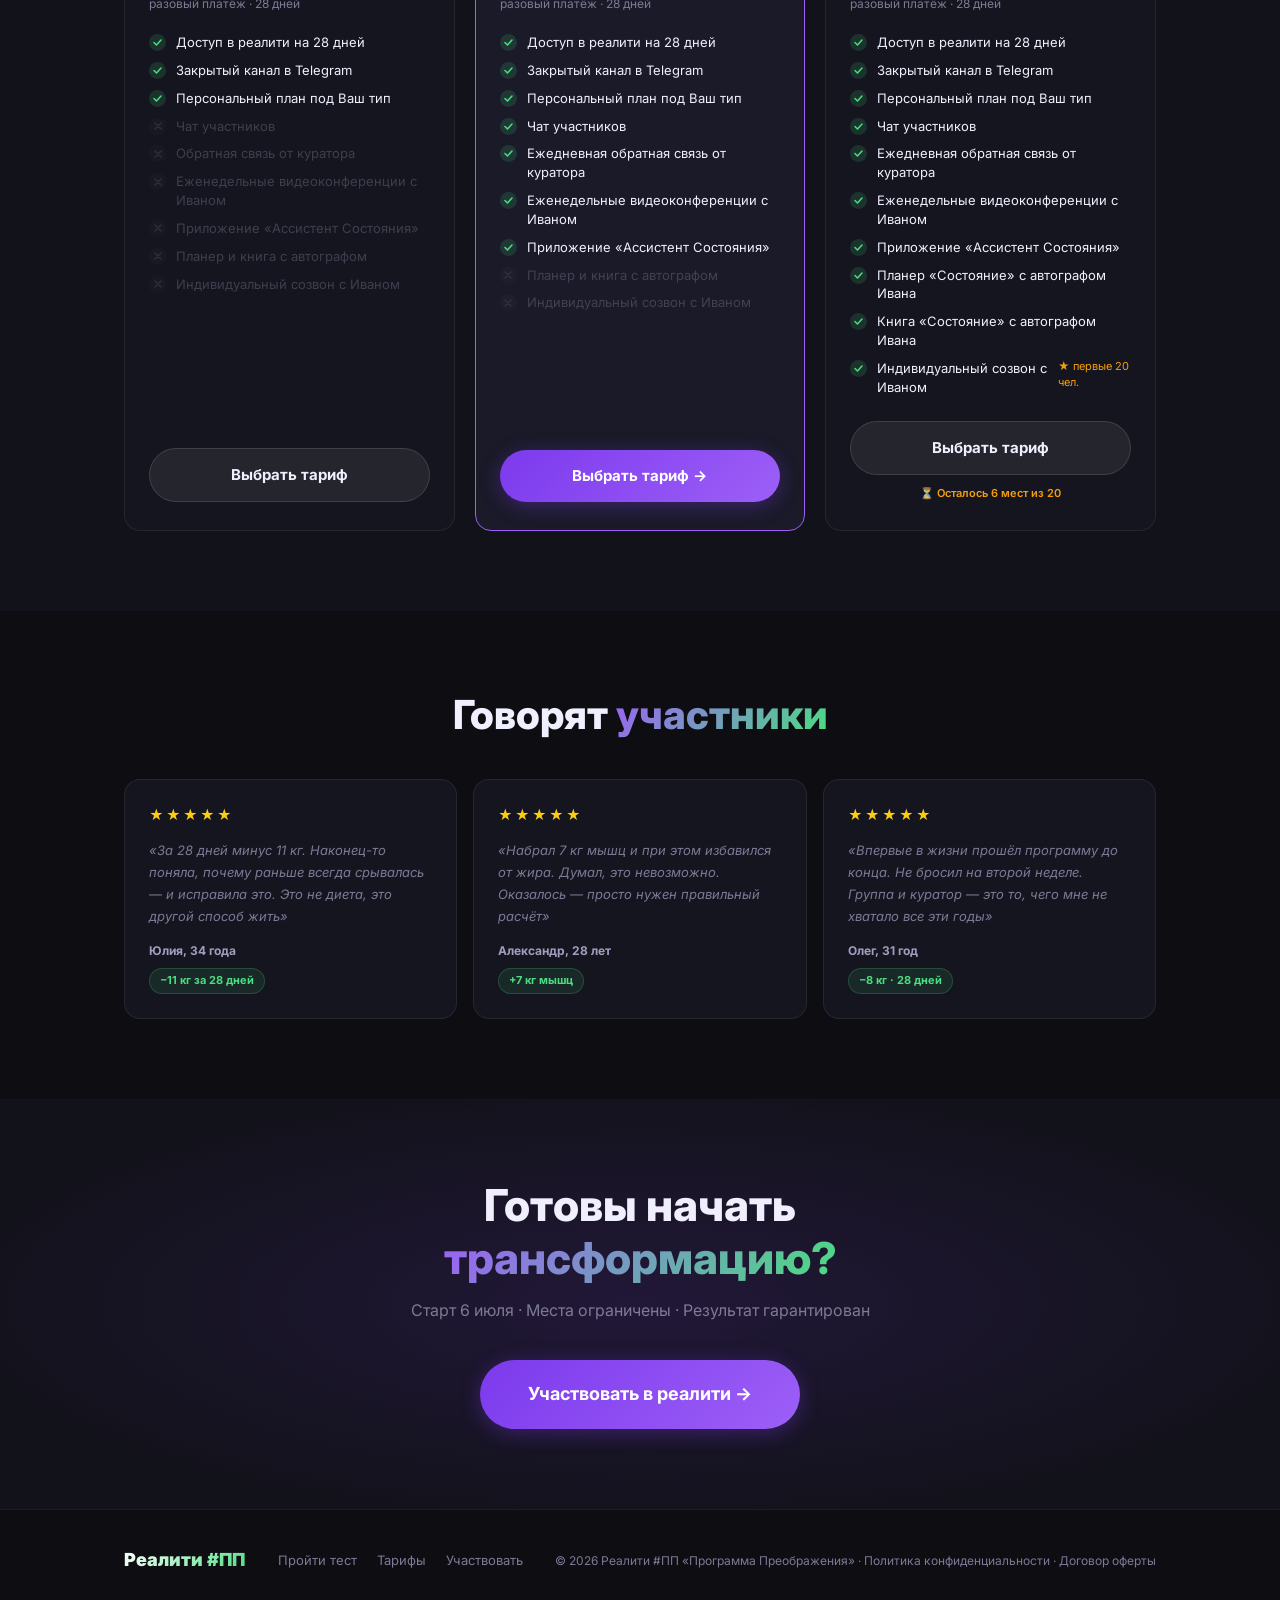
==== commit 531b8f2c: "Update index-main.html" ====
--- a/index-main.html
+++ b/index-main.html
@@ -3,7 +3,7 @@
 <head>
 <meta charset="UTF-8"/>
 <meta name="viewport" content="width=device-width,initial-scale=1.0"/>
-<title>Реалити #ПП «Программа Преображения» — Реалити-программа по трансформации тела</title>
+<title>Реалити #ПП «Программа Преображения» — 28 дней реального результата</title>
 <link href="https://fonts.googleapis.com/css2?family=Inter:wght@400;500;600;700;800;900&display=swap" rel="stylesheet"/>
 <style>
 *,*::before,*::after{box-sizing:border-box;margin:0;padding:0}
@@ -49,14 +49,6 @@
 .stat-l{font-size:12px;color:var(--muted)}
 .stat-div{width:1px;height:36px;background:var(--border2);align-self:center}
 
-/* Hero right — визуал */
-.hero-visual{display:grid;grid-template-columns:1fr 1fr;gap:12px}
-.hv-card{background:var(--card);border:1px solid var(--border);border-radius:var(--r);padding:20px;text-align:center}
-.hv-emoji{font-size:32px;margin-bottom:10px}
-.hv-title{font-size:13px;font-weight:700;margin-bottom:6px}
-.hv-desc{font-size:12px;color:var(--muted);line-height:1.5}
-.hv-card.accent{background:linear-gradient(135deg,rgba(124,58,237,.15),rgba(74,222,128,.06));border-color:rgba(124,58,237,.3)}
-
 /* РЕЗУЛЬТАТЫ */
 .results-grid{display:grid;grid-template-columns:repeat(3,1fr);gap:20px}
 .res-card{background:var(--card);border:1px solid var(--border);border-radius:var(--r);padding:28px 24px}
@@ -75,7 +67,6 @@
 
 /* ОБ АВТОРЕ */
 .about-inner{display:grid;grid-template-columns:1fr 1fr;gap:60px;align-items:center}
-.about-photo{background:linear-gradient(135deg,rgba(124,58,237,.2),rgba(74,222,128,.1));border:1px solid rgba(124,58,237,.3);border-radius:24px;aspect-ratio:1;display:flex;align-items:center;justify-content:center;font-size:80px}
 .about-badge{display:inline-block;background:rgba(124,58,237,.15);border:1px solid rgba(124,58,237,.3);color:var(--purpleXL);padding:6px 16px;border-radius:100px;font-size:11px;font-weight:700;margin-bottom:16px;letter-spacing:.04em}
 .about h2{font-size:clamp(24px,4vw,38px);font-weight:800;margin-bottom:16px;line-height:1.2}
 .about p{font-size:15px;color:var(--muted);line-height:1.75;margin-bottom:16px}
@@ -150,14 +141,14 @@
   <meta property="og:type" content="website">
   <meta property="og:url" content="https://pp-reality.ru/index-main.html">
   <meta property="og:title" content="Реалити #ПП «Программа Преображения» — 28 дней реального результата">
-  <meta property="og:description" content="Онлайн-программа по похудению от Ивана Самохина. Без диет, без зала, без голода. Старт 11 мая.">
+  <meta property="og:description" content="Онлайн-программа по трансформации тела от Ивана Самохина. Без диет, без зала, без голода. Старт 6 июля 2026.">
   <meta property="og:image" content="https://raw.githubusercontent.com/Vezuncheg/fitstate/main/images/ivan_photo.jpg">
   <meta property="og:image:width" content="1200">
   <meta property="og:image:height" content="630">
-  <meta name="description" content="Онлайн-программа по похудению от Ивана Самохина. Без диет, без зала, без голода. Старт 11 мая.">
+  <meta name="description" content="Онлайн-программа по трансформации тела от Ивана Самохина. Без диет, без зала, без голода. Старт 6 июля 2026.">
   <meta name="twitter:card" content="summary_large_image">
   <meta name="twitter:title" content="Реалити #ПП «Программа Преображения» — 28 дней реального результата">
-  <meta name="twitter:description" content="Онлайн-программа по похудению от Ивана Самохина. Без диет, без зала, без голода. Старт 11 мая.">
+  <meta name="twitter:description" content="Онлайн-программа по трансформации тела от Ивана Самохина. Без диет, без зала, без голода. Старт 6 июля 2026.">
   <meta name="twitter:image" content="https://raw.githubusercontent.com/Vezuncheg/fitstate/main/images/ivan_photo.jpg">
 </head>
 <body>
@@ -178,29 +169,29 @@
   <div class="wrap">
     <div class="hero-inner">
       <div>
-        <div class="hero-badge">🔥 Старт 11 мая · Набор открыт</div>
-        <h1>Реалити-программа<br>по трансформации<br><span class="grad">тела и состояния</span></h1>
+        <div class="hero-badge">🔥 Старт 6 июля · Набор открыт</div>
+        <h1>Реалити&#8209;программа<br>по&nbsp;трансформации<br><span class="grad">тела и&nbsp;состояния</span></h1>
         <p class="hero-sub">28 дней — и Вы узнаете, что такое <strong>реальный результат.</strong> Не очередная диета. Не сила воли. Система, которая работает именно для Вашего типа.</p>
         <div class="hero-btns">
           <a href="#plans" class="btn btn-primary">Участвовать в реалити →</a>
-          <a href="https://vezuncheg.github.io/fitstate" class="btn btn-ghost">Пройти тест</a>
+          <a href="https://pp-reality.ru" class="btn btn-ghost">Пройти тест</a>
         </div>
         <div class="hero-stats">
           <div class="stat"><span class="stat-n grad">55 000+</span><span class="stat-l">участников</span></div>
           <div class="stat-div"></div>
-          <div class="stat"><span class="stat-n grad">9 лет</span><span class="stat-l">опыта</span></div>
+          <div class="stat"><span class="stat-n grad">24 года</span><span class="stat-l">опыта</span></div>
           <div class="stat-div"></div>
           <div class="stat"><span class="stat-n grad">4.9 ★</span><span class="stat-l">рейтинг</span></div>
         </div>
       </div>
-      <div class="hero-visual" style="display:flex;align-items:center;justify-content:center">
+      <div style="display:flex;align-items:center;justify-content:center">
         <div style="position:relative;width:100%;max-width:420px">
           <img src="https://raw.githubusercontent.com/Vezuncheg/fitstate/main/images/ivan_photo.jpg"
                alt="Иван Самохин"
                style="width:100%;border-radius:24px;object-fit:cover;object-position:top center;aspect-ratio:3/4;display:block">
           <div style="position:absolute;bottom:16px;left:16px;right:16px;background:rgba(13,13,18,.75);backdrop-filter:blur(12px);border:1px solid rgba(255,255,255,.1);border-radius:12px;padding:12px 16px">
             <div style="font-size:14px;font-weight:700;color:#fff">Иван Самохин</div>
-            <div style="font-size:12px;color:var(--mutedL)">Создатель Реалити #ПП · 24 года · без анаболиков</div>
+            <div style="font-size:12px;color:var(--mutedL)">Создатель Реалити #ПП · 24 года опыта · без анаболиков</div>
           </div>
         </div>
       </div>
@@ -228,7 +219,7 @@
       </div>
       <div class="res-card">
         <div class="res-num grad">−12 кг</div>
-        <div class="res-label">жира за 16 недель</div>
+        <div class="res-label">жира за 28 дней</div>
         <div class="res-quote">«Анализы шикарные, полное восстановление показателей. Врач сказала: это чудо. Но это не чудо — это система»</div>
         <div class="res-who">Марина, 41 год · Стартер-стопер</div>
       </div>
@@ -250,14 +241,14 @@
       </div>
       <div class="how-step">
         <div class="how-num">02</div>
-        <h3>Получите диагноз</h3>
+        <h3>Получите разбор</h3>
         <p>В Telegram-боте — персональный разбор: что именно Вам мешает и почему стандартные подходы не работали</p>
         <div class="how-arr">›</div>
       </div>
       <div class="how-step">
         <div class="how-num">03</div>
         <h3>Выберите тариф</h3>
-        <p>Базовый, Расширенный или Личный — в зависимости от Вашего запроса и уровня поддержки</p>
+        <p>Стартовый пинок, Полное погружение или Иван лично со мной — в зависимости от Вашего запроса и уровня поддержки</p>
         <div class="how-arr">›</div>
       </div>
       <div class="how-step">
@@ -273,15 +264,19 @@
 <section id="about" style="background:var(--bg2)">
   <div class="wrap">
     <div class="about-inner">
-      <div class="about-photo">👨‍💻</div>
+      <div style="position:relative;width:100%;max-width:420px">
+        <img src="https://raw.githubusercontent.com/Vezuncheg/fitstate/main/images/ivan_photo.jpg"
+             alt="Иван Самохин"
+             style="width:100%;border-radius:24px;object-fit:cover;object-position:top center;aspect-ratio:3/4;display:block">
+      </div>
       <div class="about">
         <div class="about-badge">ОБ АВТОРЕ ПРОГРАММЫ</div>
-        <h2>Иван —<br><span class="grad">9 лет меняет тела</span><br>и жизни</h2>
-        <p>Основатель FitState, автор методики «Состояние» и разработчик персонального ассистента. Создал систему, которая работает не на силе воли, а на понимании причины.</p>
-        <p>Его подход — не диеты и изнурительные тренировки, а точная диагностика и инструменты под конкретный тип человека. Именно поэтому 55 000+ участников из 10 стран.</p>
+        <h2>Иван —<br><span class="grad">24 года меняет тела</span><br>и жизни</h2>
+        <p>Основатель методики «Программа Преображения», автор книги и планера «Состояние», создатель персонального ассистента. Построил систему, которая работает не на силе воли, а на понимании причины.</p>
+        <p>Его подход — не диеты и изнурительные тренировки, а точная диагностика и инструменты под конкретный тип человека. Именно поэтому 55 000+ участников из 10 стран доверяют его методике.</p>
         <div class="about-facts">
           <div class="fact"><div class="fact-n grad">55К+</div><div class="fact-l">участников</div></div>
-          <div class="fact"><div class="fact-n grad">9 лет</div><div class="fact-l">методика</div></div>
+          <div class="fact"><div class="fact-n grad">24 года</div><div class="fact-l">методика</div></div>
           <div class="fact"><div class="fact-n grad">10</div><div class="fact-l">стран</div></div>
           <div class="fact"><div class="fact-n grad">4.9★</div><div class="fact-l">средний рейтинг</div></div>
         </div>
@@ -295,7 +290,7 @@
   <div class="wrap">
     <div class="plans-header">
       <h2 class="s-title">Выберите <span class="grad">свой тариф</span></h2>
-      <p class="s-sub">Старт 11 мая · 28 дней · Результат гарантирован</p>
+      <p class="s-sub">Старт 6 июля · 28 дней · Результат гарантирован</p>
     </div>
     <div class="plans">
 
@@ -304,7 +299,7 @@
         <div class="plan-icon">⚡</div>
         <div class="plan-name">Базовый</div>
         <div class="plan-tagline">Стартовый пинок</div>
-        <div class="price">9 900 ₽</div>
+        <div class="price">5 300 ₽</div>
         <div class="price-period">разовый платёж · 28 дней</div>
         <ul class="features">
           <li class="feat"><div class="feat-icon on"><svg width="9" height="7" viewBox="0 0 9 7" fill="none"><path d="M1 3.5l2.5 2.5 4.5-5" stroke="#4ade80" stroke-width="1.5" stroke-linecap="round" stroke-linejoin="round"/></svg></div>Доступ в реалити на 28 дней</li>
@@ -312,7 +307,7 @@
           <li class="feat"><div class="feat-icon on"><svg width="9" height="7" viewBox="0 0 9 7" fill="none"><path d="M1 3.5l2.5 2.5 4.5-5" stroke="#4ade80" stroke-width="1.5" stroke-linecap="round" stroke-linejoin="round"/></svg></div>Персональный план под Ваш тип</li>
           <li class="feat off"><div class="feat-icon off-ic"><svg width="8" height="8" viewBox="0 0 8 8" fill="none"><path d="M1 1l6 6M7 1L1 7" stroke="#555" stroke-width="1.5" stroke-linecap="round"/></svg></div>Чат участников</li>
           <li class="feat off"><div class="feat-icon off-ic"><svg width="8" height="8" viewBox="0 0 8 8" fill="none"><path d="M1 1l6 6M7 1L1 7" stroke="#555" stroke-width="1.5" stroke-linecap="round"/></svg></div>Обратная связь от куратора</li>
-          <li class="feat off"><div class="feat-icon off-ic"><svg width="8" height="8" viewBox="0 0 8 8" fill="none"><path d="M1 1l6 6M7 1L1 7" stroke="#555" stroke-width="1.5" stroke-linecap="round"/></svg></div>Видеоконференции с Иваном</li>
+          <li class="feat off"><div class="feat-icon off-ic"><svg width="8" height="8" viewBox="0 0 8 8" fill="none"><path d="M1 1l6 6M7 1L1 7" stroke="#555" stroke-width="1.5" stroke-linecap="round"/></svg></div>Еженедельные видеоконференции с Иваном</li>
           <li class="feat off"><div class="feat-icon off-ic"><svg width="8" height="8" viewBox="0 0 8 8" fill="none"><path d="M1 1l6 6M7 1L1 7" stroke="#555" stroke-width="1.5" stroke-linecap="round"/></svg></div>Приложение «Ассистент Состояния»</li>
           <li class="feat off"><div class="feat-icon off-ic"><svg width="8" height="8" viewBox="0 0 8 8" fill="none"><path d="M1 1l6 6M7 1L1 7" stroke="#555" stroke-width="1.5" stroke-linecap="round"/></svg></div>Планер и книга с автографом</li>
           <li class="feat off"><div class="feat-icon off-ic"><svg width="8" height="8" viewBox="0 0 8 8" fill="none"><path d="M1 1l6 6M7 1L1 7" stroke="#555" stroke-width="1.5" stroke-linecap="round"/></svg></div>Индивидуальный созвон с Иваном</li>
@@ -326,7 +321,7 @@
         <div class="plan-icon">💎</div>
         <div class="plan-name">Расширенный</div>
         <div class="plan-tagline">Полное погружение</div>
-        <div class="price">14 900 ₽</div>
+        <div class="price">7 900 ₽</div>
         <div class="price-period">разовый платёж · 28 дней</div>
         <ul class="features">
           <li class="feat"><div class="feat-icon on"><svg width="9" height="7" viewBox="0 0 9 7" fill="none"><path d="M1 3.5l2.5 2.5 4.5-5" stroke="#4ade80" stroke-width="1.5" stroke-linecap="round" stroke-linejoin="round"/></svg></div>Доступ в реалити на 28 дней</li>
@@ -347,7 +342,7 @@
         <div class="plan-icon">👑</div>
         <div class="plan-name">Личный</div>
         <div class="plan-tagline">Иван лично со мной</div>
-        <div class="price">39 900 ₽</div>
+        <div class="price">21 200 ₽</div>
         <div class="price-period">разовый платёж · 28 дней</div>
         <ul class="features">
           <li class="feat"><div class="feat-icon on"><svg width="9" height="7" viewBox="0 0 9 7" fill="none"><path d="M1 3.5l2.5 2.5 4.5-5" stroke="#4ade80" stroke-width="1.5" stroke-linecap="round" stroke-linejoin="round"/></svg></div>Доступ в реалити на 28 дней</li>
@@ -359,7 +354,7 @@
           <li class="feat"><div class="feat-icon on"><svg width="9" height="7" viewBox="0 0 9 7" fill="none"><path d="M1 3.5l2.5 2.5 4.5-5" stroke="#4ade80" stroke-width="1.5" stroke-linecap="round" stroke-linejoin="round"/></svg></div>Приложение «Ассистент Состояния»</li>
           <li class="feat"><div class="feat-icon on"><svg width="9" height="7" viewBox="0 0 9 7" fill="none"><path d="M1 3.5l2.5 2.5 4.5-5" stroke="#4ade80" stroke-width="1.5" stroke-linecap="round" stroke-linejoin="round"/></svg></div>Планер «Состояние» с автографом Ивана</li>
           <li class="feat"><div class="feat-icon on"><svg width="9" height="7" viewBox="0 0 9 7" fill="none"><path d="M1 3.5l2.5 2.5 4.5-5" stroke="#4ade80" stroke-width="1.5" stroke-linecap="round" stroke-linejoin="round"/></svg></div>Книга «Состояние» с автографом Ивана</li>
-          <li class="feat"><div class="feat-icon on"><svg width="9" height="7" viewBox="0 0 9 7" fill="none"><path d="M1 3.5l2.5 2.5 4.5-5" stroke="#4ade80" stroke-width="1.5" stroke-linecap="round" stroke-linejoin="round"/></svg></div>Индивидуальный созвон с Иваном · 1 час</li>
+          <li class="feat"><div class="feat-icon on"><svg width="9" height="7" viewBox="0 0 9 7" fill="none"><path d="M1 3.5l2.5 2.5 4.5-5" stroke="#4ade80" stroke-width="1.5" stroke-linecap="round" stroke-linejoin="round"/></svg></div>Индивидуальный созвон с Иваном <span style="font-size:11px;color:var(--amber)">★ первые 20 чел.</span></li>
         </ul>
         <a href="pay.html" class="plan-btn default">Выбрать тариф</a>
         <div class="spots">⏳ Осталось 6 мест из 20</div>
@@ -378,7 +373,7 @@
         <div class="rev-stars">★★★★★</div>
         <p class="rev-text">«За 28 дней минус 11 кг. Наконец-то поняла, почему раньше всегда срывалась — и исправила это. Это не диета, это другой способ жить»</p>
         <div class="rev-author">Юлия, 34 года</div>
-        <div class="rev-result">−11 кг за 8 нед.</div>
+        <div class="rev-result">−11 кг за 28 дней</div>
       </div>
       <div class="rev">
         <div class="rev-stars">★★★★★</div>
@@ -400,7 +395,7 @@
 <section class="cta-section">
   <div class="wrap">
     <h2>Готовы начать<br><span class="grad">трансформацию?</span></h2>
-    <p>Старт 11 мая · Места ограничены · Результат гарантирован</p>
+    <p>Старт 6 июля · Места ограничены · Результат гарантирован</p>
     <a href="#plans" class="btn btn-primary" style="font-size:18px;padding:20px 48px">Участвовать в реалити →</a>
   </div>
 </section>
@@ -410,7 +405,7 @@
     <div class="footer-inner">
       <div class="footer-logo">Реалити #ПП</div>
       <div class="footer-links">
-        <a href="https://vezuncheg.github.io/fitstate">Пройти тест</a>
+        <a href="https://pp-reality.ru">Пройти тест</a>
         <a href="pay.html">Тарифы</a>
         <a href="#plans">Участвовать</a>
       </div>
